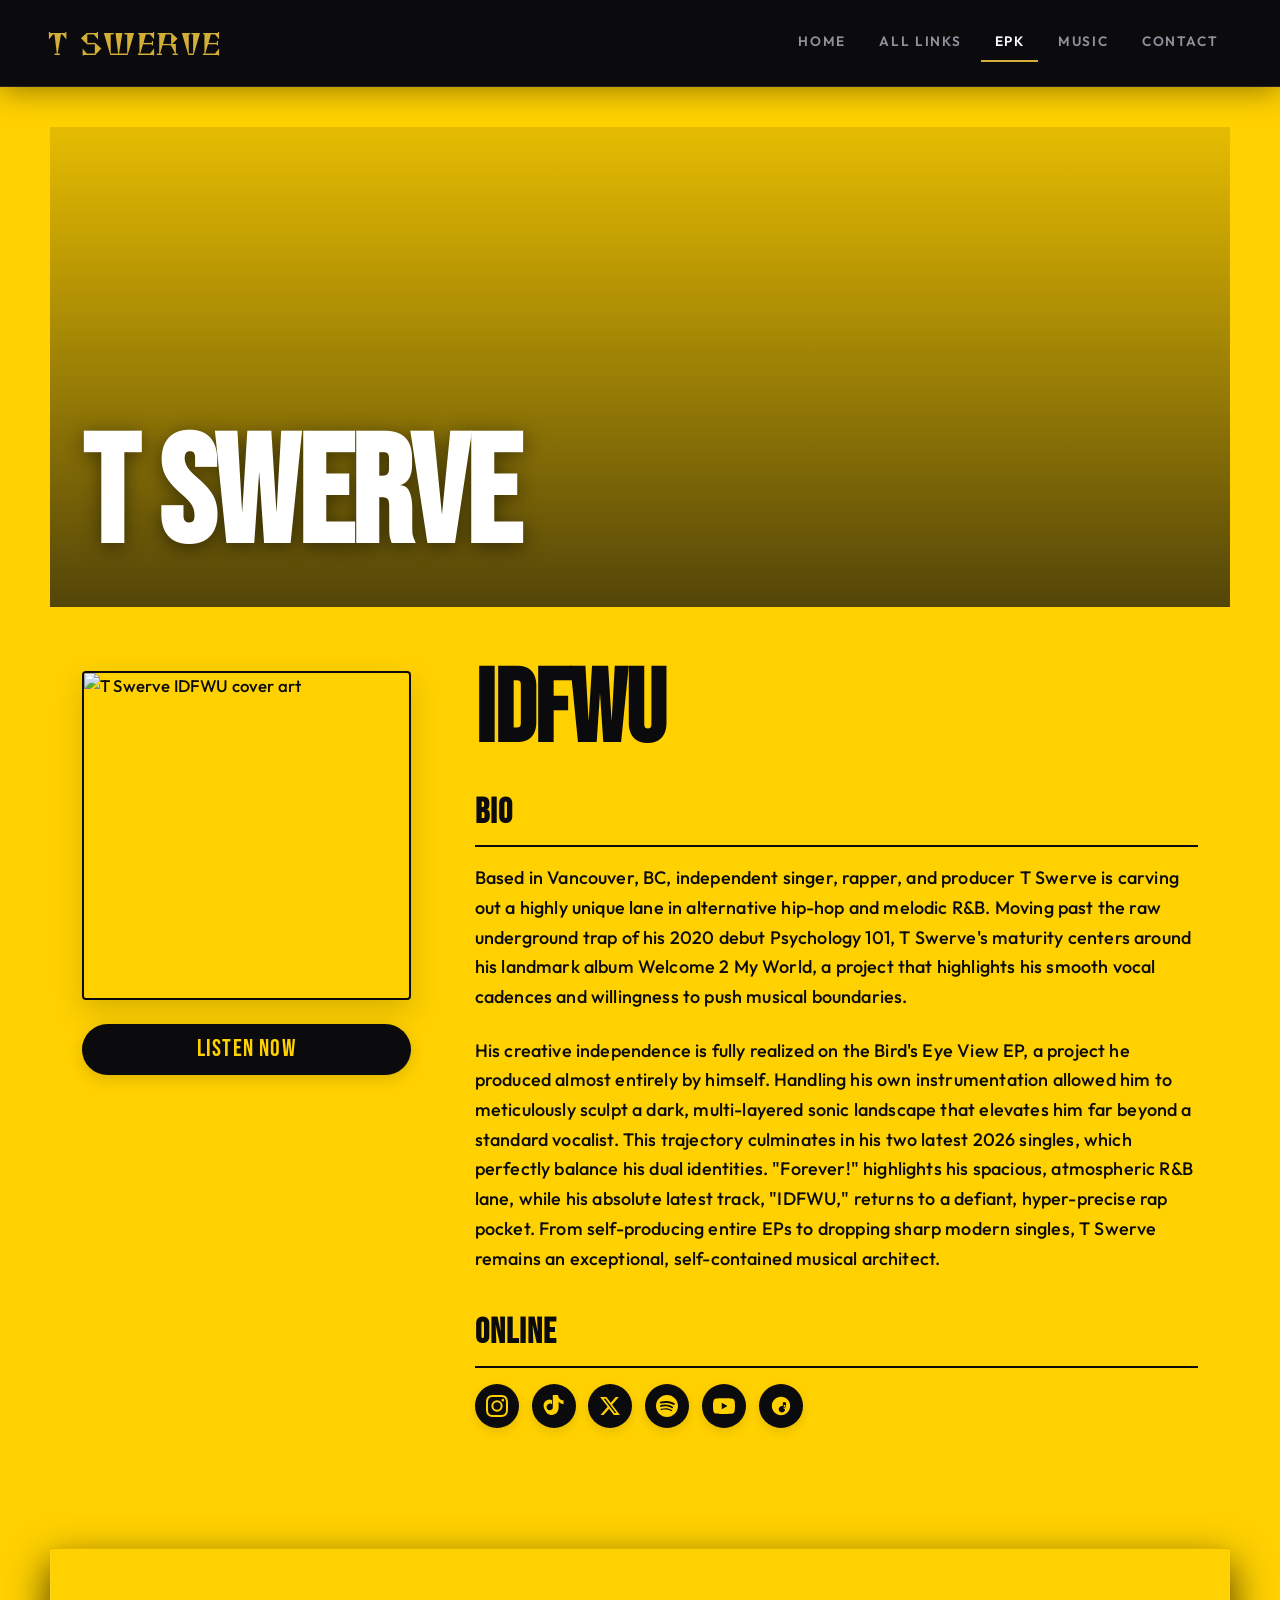
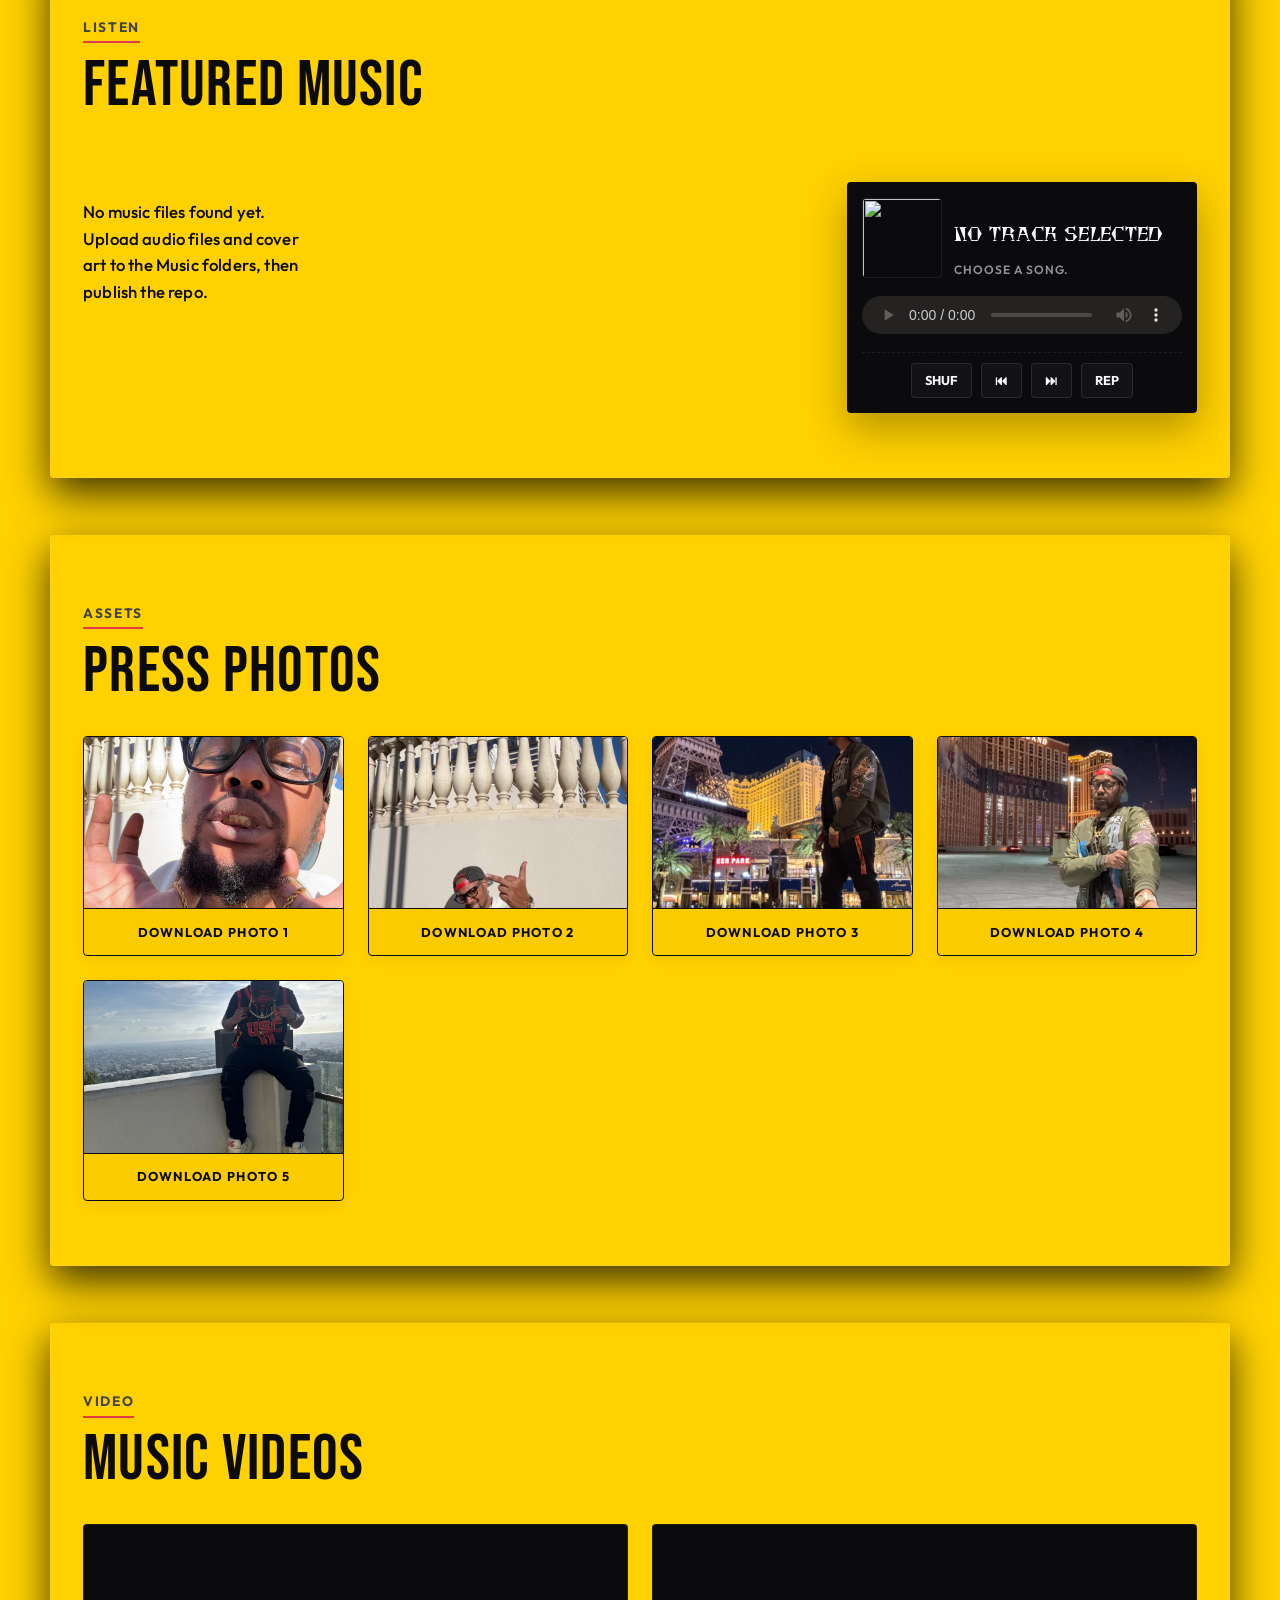
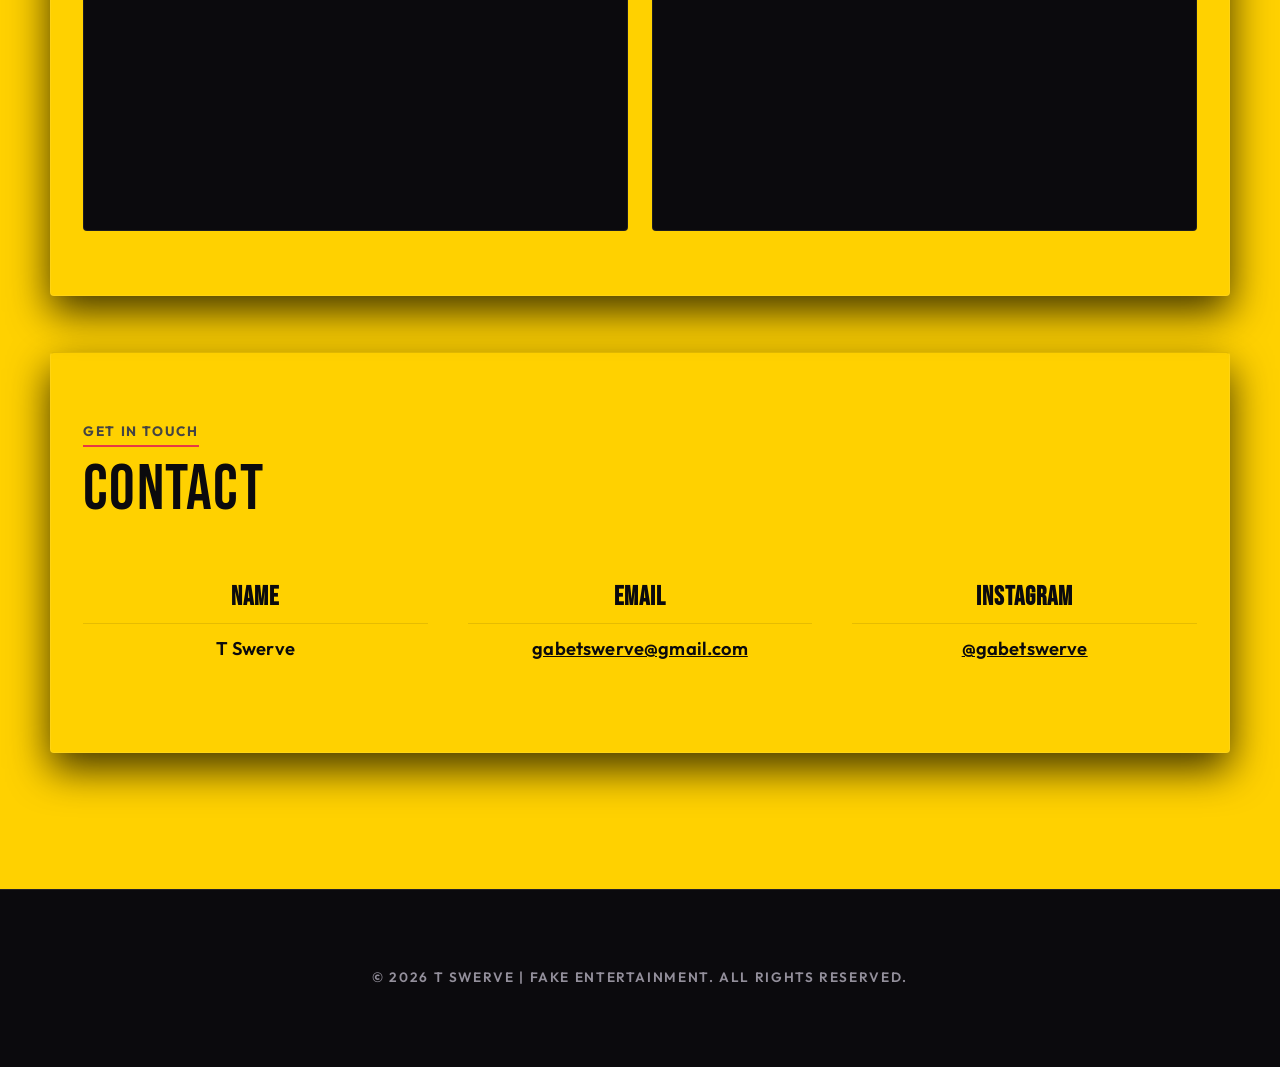
==== epk.html @ 02c64ec5 "Remove portfolio section and page from the website" ====
<!DOCTYPE html>
<html lang="en">

<head>
    <meta charset="UTF-8">
    <meta name="viewport" content="width=device-width, initial-scale=1.0">
    <title>T Swerve | EPK</title>
    <meta name="description"
        content="Electronic press kit for T Swerve including biography, music, photos, videos, and contact information.">
    <link rel="stylesheet" href="style.css">
</head>

<body class="epk-page">
    <header class="site-header">
        <a class="brand" href="index.html" aria-label="T Swerve home">T Swerve</a>
        <nav class="site-nav" aria-label="Primary navigation">
            <a href="index.html#top">Home</a>
            <a href="link.html">All Links</a>
            <a href="epk.html" aria-current="page">EPK</a>
            <a href="index.html#music">Music</a>
            <a href="index.html#contact">Contact</a>
        </nav>
    </header>

    <main>
        <!-- Hero Banner Header -->
        <div class="epk-hero-banner">
            <h1 class="epk-hero-title">T Swerve</h1>
        </div>

        <!-- Bio & Socials Split Section -->
        <section class="epk-bio-section">
            <div class="epk-bio-left">
                <img src="assets/latest-drop.jpg" alt="T Swerve IDFWU cover art" class="epk-bio-cover">
                <a href="#music-section" class="epk-listen-btn">LISTEN NOW</a>
            </div>
            <div class="epk-bio-right">
                <h2 class="epk-release-title">IDFWU</h2>

                <h3>BIO</h3>
                <p class="epk-bio-text">Based in Vancouver, BC, independent singer, rapper, and producer T Swerve is
                    carving out a highly unique lane in alternative hip-hop and melodic R&B. Moving past the raw
                    underground trap of his 2020 debut Psychology 101, T Swerve's maturity centers around his landmark
                    album Welcome 2 My World, a project that highlights his smooth vocal cadences and willingness to
                    push musical boundaries.</p>
                <p class="epk-bio-text">His creative independence is fully realized on the Bird's Eye View EP, a project
                    he produced almost entirely by himself. Handling his own instrumentation allowed him to meticulously
                    sculpt a dark, multi-layered sonic landscape that elevates him far beyond a standard vocalist. This
                    trajectory culminates in his two latest 2026 singles, which perfectly balance his dual identities.
                    "Forever!" highlights his spacious, atmospheric R&B lane, while his absolute latest track, "IDFWU,"
                    returns to a defiant, hyper-precise rap pocket. From self-producing entire EPs to dropping sharp
                    modern singles, T Swerve remains an exceptional, self-contained musical architect.</p>

                <h3>ONLINE</h3>
                <div class="epk-social-links">
                    <!-- Instagram -->
                    <a href="https://www.instagram.com/gabetswerve?igsh=MTN4anplaGdxeHgwZg%3D%3D&amp;utm_source=qr"
                        target="_blank" rel="noopener noreferrer" title="Instagram">
                        <svg viewBox="0 0 24 24">
                            <path
                                d="M12 2.163c3.204 0 3.584.012 4.85.07 3.252.148 4.771 1.691 4.919 4.919.058 1.265.069 1.645.069 4.849 0 3.205-.012 3.584-.069 4.849-.149 3.225-1.664 4.771-4.919 4.919-1.266.058-1.644.07-4.85.07-3.204 0-3.584-.012-4.849-.07-3.26-.149-4.771-1.699-4.919-4.92-.058-1.265-.07-1.644-.07-4.849 0-3.204.013-3.583.07-4.849.149-3.227 1.664-4.771 4.919-4.919 1.266-.057 1.645-.069 4.849-.069zM12 0C8.741 0 8.333.014 7.053.072 2.695.272.273 2.69.073 7.051.014 8.333 0 8.741 0 12c0 3.259.014 3.668.072 4.948.2 4.358 2.618 6.78 6.98 6.98 1.281.058 1.689.072 4.948.072 3.259 0 3.668-.014 4.948-.072 4.354-.2 6.782-2.618 6.979-6.98.059-1.28.073-1.689.073-4.948 0-3.259-.014-3.667-.072-4.947-.196-4.354-2.617-6.78-6.979-6.98C15.668.014 15.259 0 12 0zm0 5.838a6.162 6.162 0 1 0 0 12.324 6.162 6.162 0 0 0 0-12.324zM12 16a4 4 0 1 1 0-8 4 4 0 0 1 0 8zm6.406-11.845a1.44 1.44 0 1 0 0 2.881 1.44 1.44 0 0 0 0-2.881z" />
                        </svg>
                    </a>
                    <!-- TikTok -->
                    <a href="https://tiktok.com/@t_swerve" target="_blank" rel="noopener noreferrer" title="TikTok">
                        <svg viewBox="0 0 24 24">
                            <path
                                d="M12.525.02c1.31-.02 2.61-.01 3.91-.02.08 1.53.63 3.09 1.75 4.17 1.12 1.11 2.7 1.62 4.24 1.79v4.03c-1.44-.06-2.89-.54-4.06-1.47-.52-.41-.97-.9-1.33-1.47v6.5c.03 2.1-.6 4.29-2.04 5.85-1.57 1.76-4.04 2.65-6.38 2.33-2.6-.28-4.97-1.92-5.92-4.39C-1.07 11.88.58 6.09 5.83 5.1c1.35-.27 2.79-.04 4.01.62v4.25c-.89-.57-1.97-.75-3.01-.51-1.39.29-2.52 1.43-2.82 2.82-.44 1.83.69 3.82 2.53 4.24 1.44.35 3.09-.2 3.82-1.5.24-.43.33-.92.33-1.42V0h1.85z" />
                        </svg>
                    </a>
                    <!-- Twitter/X -->
                    <a href="https://twitter.com/gabetswerve" target="_blank" rel="noopener noreferrer"
                        title="Twitter / X">
                        <svg viewBox="0 0 24 24">
                            <path
                                d="M18.244 2.25h3.308l-7.227 8.26 8.502 11.24H16.17l-5.214-6.817L4.99 21.75H1.68l7.73-8.835L1.254 2.25H8.08l4.713 6.231zm-1.161 17.52h1.833L7.084 4.126H5.117z" />
                        </svg>
                    </a>
                    <!-- Spotify -->
                    <a href="https://open.spotify.com/artist/6LVA6x8KgmIedFN82YoEbX" target="_blank"
                        rel="noopener noreferrer" title="Spotify">
                        <svg viewBox="0 0 24 24">
                            <path
                                d="M12 0C5.4 0 0 5.4 0 12s5.4 12 12 12 12-5.4 12-12S18.66 0 12 0zm5.521 17.34c-.24.359-.66.48-1.021.24-2.82-1.74-6.36-2.13-10.561-1.17-.419.09-.84-.18-.93-.6-.09-.419.18-.84.6-.93 4.62-1.05 8.52-.6 11.7 1.35.36.18.48.6.24.96zm1.14-3.27c-.3.45-.9.6-1.35.3-3.21-1.98-8.1-2.58-11.879-1.44-.51.15-1.05-.15-1.2-.66-.15-.51.15-1.05.66-1.2 4.32-1.32 9.72-.66 13.439 1.62.45.3.6.9.3 1.38zm.12-3.36C15.24 8.4 9.06 8.16 5.52 9.24c-.54.18-1.14-.12-1.32-.66-.18-.54.12-1.14.66-1.32 4.08-1.2 10.92-.96 15.3 1.62.48.3.66.9.36 1.38-.3.48-.9.66-1.38.36z" />
                        </svg>
                    </a>
                    <!-- YouTube -->
                    <a href="https://youtube.com/@T_Swerve" target="_blank" rel="noopener noreferrer" title="YouTube">
                        <svg viewBox="0 0 24 24">
                            <path
                                d="M23.498 6.163a3.003 3.003 0 0 0-2.11-2.11C19.517 3.545 12 3.545 12 3.545s-7.516 0-9.387.507A3.003 3.003 0 0 0 .502 6.163C0 8.07 0 12.07 0 12.07s0 4.01.502 5.918a3.003 3.003 0 0 0 2.11 2.11c1.871.507 9.387.507 9.387.507s7.517 0 9.387-.507a3.003 3.003 0 0 0 2.11-2.11C24 16.08 24 12.07 24 12.07s0-4-.502-5.907zM9.545 15.568V8.568L15.818 12l-6.273 3.568z" />
                        </svg>
                    </a>
                    <!-- Apple Music -->
                    <a href="https://music.apple.com/ca/artist/t-swerve/1489665143" target="_blank"
                        rel="noopener noreferrer" title="Apple Music">
                        <svg viewBox="0 0 24 24">
                            <path
                                d="M12 2C6.477 2 2 6.477 2 12c0 5.522 4.477 10 10 10s10-4.478 10-10c0-5.523-4.477-10-10-10zm4.5 13.5c0 1.93-1.57 3.5-3.5 3.5s-3.5-1.57-3.5-3.5 1.57-3.5 3.5-3.5c.34 0 .67.05.98.15V8.5c0-.28.22-.5.5-.5h2.5c.28 0 .5.22.5.5v2c0 .28-.22.5-.5.5H15v3.15c.9-.55 1.5-1.52 1.5-2.65 0-.28.22-.5.5-.5s.5.22.5.5c0 1.93-1.57 3.5-3.5 3.5z" />
                        </svg>
                    </a>
                </div>
            </div>
        </section>

        <!-- Music Player Section -->
        <section class="section-band" id="music-section">
            <div class="section-heading">
                <p class="eyebrow">Listen</p>
                <h2>Featured Music</h2>
            </div>
            <div class="tabs" id="music-tabs" role="tablist" aria-label="Music categories"></div>
            <div class="music-layout">
                <div class="release-grid" id="music-library" data-limit="6" aria-live="polite"></div>
                <aside class="player-dock" aria-label="Music player">
                    <div class="player-track-info">
                        <img id="player-art" src="" alt="" hidden>
                        <div class="player-text-details">
                            <p class="panel-label">Selected track</p>
                            <h3 id="player-title">No track selected</h3>
                            <p class="muted" id="player-meta">Choose a song.</p>
                        </div>
                    </div>
                    <audio id="main-audio" controls controlsList="nodownload" oncontextmenu="return false;"
                        preload="metadata"></audio>
                    <div class="player-controls">
                        <button id="player-shuffle" class="control-btn" title="Shuffle (Off)"
                            type="button">SHUF</button>
                        <button id="player-prev" class="control-btn" title="Previous Track" type="button">⏮</button>
                        <button id="player-next" class="control-btn" title="Next Track" type="button">⏭</button>
                        <button id="player-repeat" class="control-btn" title="Repeat (Off)" type="button">REP</button>
                    </div>
                </aside>
            </div>
        </section>

        <!-- Press Photos Section -->
        <section class="section-band">
            <div class="section-heading">
                <p class="eyebrow">Assets</p>
                <h2>Press Photos</h2>
            </div>
            <div class="epk-photos-grid">
                <figure>
                    <img src="assets/press-photo-1.jpg" alt="T Swerve close up with red cap and glasses">
                    <figcaption><a href="assets/press-photo-1.jpg" download="tswerve-press-1.jpg">Download Photo 1</a></figcaption>
                </figure>
                <figure>
                    <img src="assets/press-photo-2.jpg" alt="T Swerve standing in front of wall with red cap and glasses">
                    <figcaption><a href="assets/press-photo-2.jpg" download="tswerve-press-2.jpg">Download Photo 2</a></figcaption>
                </figure>
                <figure>
                    <img src="assets/press-photo-3.jpg" alt="T Swerve looking at Eiffel Tower at night">
                    <figcaption><a href="assets/press-photo-3.jpg" download="tswerve-press-3.jpg">Download Photo 3</a></figcaption>
                </figure>
                <figure>
                    <img src="assets/press-photo-4.jpg" alt="T Swerve standing in front of billboard at night">
                    <figcaption><a href="assets/press-photo-4.jpg" download="tswerve-press-4.jpg">Download Photo 4</a></figcaption>
                </figure>
                <figure>
                    <img src="assets/press-photo-5.jpg" alt="T Swerve sitting on balcony overlooking city skyline">
                    <figcaption><a href="assets/press-photo-5.jpg" download="tswerve-press-5.jpg">Download Photo 5</a></figcaption>
                </figure>
            </div>
        </section>

        <!-- Video Section -->
        <section class="section-band">
            <div class="section-heading">
                <p class="eyebrow">Video</p>
                <h2>Music Videos</h2>
            </div>
            <div class="epk-video-grid">
                <div class="embed-shell">
                    <iframe width="560" height="315" src="https://www.youtube.com/embed/HooHysJyaPg?si=09KjjHG3vNFsz-TX" title="YouTube video player" frameborder="0" allow="accelerometer; autoplay; clipboard-write; encrypted-media; gyroscope; picture-in-picture; web-share" referrerpolicy="strict-origin-when-cross-origin" allowfullscreen></iframe>
                </div>
                <div class="embed-shell">
                    <iframe width="560" height="315" src="https://www.youtube.com/embed/S8OPI5fMQgk?si=AXQFgZmhs2rY8qdg" title="YouTube video player" frameborder="0" allow="accelerometer; autoplay; clipboard-write; encrypted-media; gyroscope; picture-in-picture; web-share" referrerpolicy="strict-origin-when-cross-origin" allowfullscreen></iframe>
                </div>
            </div>
        </section>

        <!-- Contact Section -->
        <section class="section-band">
            <div class="section-heading">
                <p class="eyebrow">Get in touch</p>
                <h2>Contact</h2>
            </div>
            <div class="epk-contact-grid">
                <div>
                    <strong>Name</strong>
                    <span>T Swerve</span>
                </div>
                <div>
                    <strong>Email</strong>
                    <span><a href="mailto:gabetswerve@gmail.com">gabetswerve@gmail.com</a></span>
                </div>
                <div>
                    <strong>Instagram</strong>
                    <span><a href="https://www.instagram.com/gabetswerve?igsh=MTN4anplaGdxeHgwZg%3D%3D&amp;utm_source=qr"
                            target="_blank" rel="noopener noreferrer">@gabetswerve</a></span>
                </div>
            </div>
        </section>
    </main>

    <footer>
        <p>&copy; <span id="year"></span> T Swerve | FAKE Entertainment. All rights reserved.</p>
    </footer>
    <script src="site.js"></script>
</body>

</html>
---- style.css ----
@import url('https://fonts.googleapis.com/css2?family=Bebas+Neue&family=Outfit:wght@300;400;500;600;700;800;900&family=Inter:wght@300;400;500;700&family=Chokokutai&display=swap');

:root {
    --bg: #0b0a0d;            /* Deep Obsidian Charcoal */
    --surface: rgba(20, 19, 24, 0.8);      /* Slate charcoal card */
    --surface-2: rgba(30, 28, 36, 0.9);    /* Highlight card surface */
    --text: #faf9fb;          /* Warm off-white */
    --muted: #938f9b;         /* Slate silver / muted text */
    --line: rgba(255, 255, 255, 0.08);     /* Thin modern grid border */
    --line-active: rgba(212, 175, 55, 0.35); /* Warm gold active borders */
    
    /* Alternative Hip-Hop / R&B Editorial Palette */
    --cyan: #d4af37;          /* Luxury Gold / Champagne Accent */
    --gold: #f3ebd4;          /* Warm Cream Highlight */
    --rose: #e63946;          /* Sleek Crimson Accent */
    --green: #2a9d8f;         /* Muted Emerald Accent */
    
    --shadow: 0 16px 40px rgba(0, 0, 0, 0.75);
    --shadow-light: 0 8px 25px rgba(0, 0, 0, 0.3);
}

* {
    box-sizing: border-box;
}

html {
    scroll-behavior: smooth;
}

body {
    margin: 0;
    color: var(--text);
    background-color: var(--bg);
    font-family: 'Outfit', 'Inter', sans-serif, 'Segoe UI', Roboto, sans-serif;
    font-weight: 500;
    font-size: 1.05rem;
    line-height: 1.6;
    letter-spacing: 0.01em;
    position: relative;
    overflow-x: hidden;
}

body::before {
    content: "";
    position: fixed;
    top: 0;
    left: 0;
    width: 100%;
    height: 100%;
    background: 
        radial-gradient(circle at 80% 20%, rgba(212, 175, 55, 0.05) 0%, transparent 50vw),
        radial-gradient(circle at 15% 85%, rgba(230, 57, 70, 0.04) 0%, transparent 50vw),
        #0b0a0d;
    background-size: cover;
    background-position: center;
    background-repeat: no-repeat;
    background-attachment: fixed;
    z-index: -2;
}

a {
    color: inherit;
    transition: all 0.25s cubic-bezier(0.25, 0.8, 0.25, 1);
}

img {
    display: block;
    max-width: 100%;
}

/* Scrollbars */
::-webkit-scrollbar {
    width: 6px;
    height: 6px;
}
::-webkit-scrollbar-track {
    background: var(--bg);
}
::-webkit-scrollbar-thumb {
    background: rgba(255, 255, 255, 0.12);
    border-radius: 3px;
    transition: background 0.2s ease;
}
::-webkit-scrollbar-thumb:hover {
    background: var(--cyan);
}

code,
pre {
    color: var(--cyan);
    background: rgba(212, 175, 55, 0.04);
    border: 1px solid rgba(212, 175, 55, 0.15);
    border-radius: 4px;
    font-family: 'Courier New', Courier, monospace;
    font-size: 0.95em;
}

code {
    padding: 0.1rem 0.35rem;
}

pre {
    overflow-x: auto;
    padding: 1rem;
    position: relative;
    border-left: 3px solid var(--cyan);
}

.site-header {
    position: sticky;
    top: 0;
    z-index: 100;
    display: flex;
    align-items: center;
    justify-content: space-between;
    gap: 1rem;
    padding: 1.25rem clamp(1rem, 4vw, 3rem);
    background: rgba(11, 10, 13, 0.88);
    border-bottom: 1px solid var(--line);
    backdrop-filter: blur(16px);
    box-shadow: 0 4px 30px rgba(0, 0, 0, 0.4);
    transition: all 0.3s ease;
}

.brand {
    color: var(--cyan);
    font-family: 'Chokokutai', cursive, sans-serif;
    font-size: 1.8rem;
    font-weight: 400;
    text-transform: uppercase;
    text-decoration: none;
    letter-spacing: 0.05em;
    transition: opacity 0.25s ease;
}

.brand:hover {
    opacity: 0.85;
}

.site-nav {
    display: flex;
    flex-wrap: wrap;
    justify-content: flex-end;
    gap: 0.4rem;
}

.site-nav a {
    min-height: 2.2rem;
    display: inline-flex;
    align-items: center;
    padding: 0.45rem 0.85rem;
    color: var(--muted);
    font-family: 'Outfit', sans-serif;
    font-weight: 600;
    font-size: 0.85rem;
    text-transform: uppercase;
    letter-spacing: 0.12em;
    text-decoration: none;
    border-bottom: 2px solid transparent;
    transition: all 0.25s ease;
}

.site-nav a:hover,
.site-nav a[aria-current="page"] {
    color: var(--text);
    border-bottom: 2px solid var(--cyan);
}

main {
    width: min(1180px, calc(100% - 2rem));
    margin: 0 auto;
    padding: 2.5rem 0 5rem;
}

/* Alternative Hip-Hop Editorial Content Bands */
.section-band {
    margin: 3.5rem 0;
    padding: clamp(1.5rem, 4vw, 3rem);
    background: var(--surface);
    border: 1px solid var(--line);
    border-radius: 4px;
    box-shadow: var(--shadow);
    position: relative;
    transition: border-color 0.3s ease;
}

.hero {
    min-height: 65vh;
    display: grid;
    grid-template-columns: minmax(0, 1.3fr) minmax(320px, 0.7fr);
    align-items: center;
    gap: 2.5rem;
}

.section-band.hero:not(.compact) {
    background: 
        linear-gradient(to bottom, rgba(11, 10, 13, 0.1) 0%, rgba(11, 10, 13, 0.5) 60%, rgba(11, 10, 13, 0.98) 100%),
        url('assets/homepage-profile.jpg');
    background-size: cover;
    background-position: center 20%;
    background-repeat: no-repeat;
}

.hero.compact {
    min-height: 30vh;
    align-items: center;
}

.hero h1 {
    margin: 0 0 1rem;
    font-family: 'Chokokutai', cursive, sans-serif;
    font-size: clamp(2.8rem, 7vw, 5.5rem);
    line-height: 1.1;
    font-weight: 400;
    text-transform: uppercase;
    background: linear-gradient(135deg, var(--text) 50%, var(--cyan) 100%);
    -webkit-background-clip: text;
    -webkit-text-fill-color: transparent;
    letter-spacing: 0.02em;
}

.hero.compact h1 {
    font-size: clamp(2.2rem, 6vw, 4rem);
}

.lead {
    max-width: 64ch;
    color: var(--muted);
    font-size: clamp(1.05rem, 2vw, 1.25rem);
    font-family: 'Outfit', sans-serif;
    font-weight: 400;
    line-height: 1.6;
}

.eyebrow {
    margin: 0 0 0.65rem;
    color: var(--rose);
    font-family: 'Outfit', sans-serif;
    font-weight: 700;
    font-size: 0.8rem;
    text-transform: uppercase;
    letter-spacing: 0.15em;
    display: inline-block;
    border-bottom: 2px solid var(--rose);
    padding-bottom: 0.2rem;
}

.panel-label {
    margin: 0 0 0.65rem;
    color: var(--cyan);
    font-family: 'Outfit', sans-serif;
    font-weight: 700;
    font-size: 0.8rem;
    text-transform: uppercase;
    letter-spacing: 0.15em;
}

.hero-actions,
.tabs,
.list-stack {
    display: flex;
    flex-wrap: wrap;
    gap: 0.75rem;
}

.link-grid {
    display: grid;
    grid-template-columns: repeat(auto-fit, minmax(220px, 1fr));
    gap: 1rem;
}

/* Premium Minimalist Buttons */
.button,
button.button,
.link-tile,
.list-stack a {
    min-height: 3rem;
    display: inline-flex;
    align-items: center;
    justify-content: center;
    padding: 0.75rem 1.75rem;
    color: var(--text);
    background: transparent;
    border: 1px solid var(--line);
    border-radius: 4px;
    text-transform: uppercase;
    font-family: 'Outfit', sans-serif;
    font-weight: 600;
    font-size: 0.85rem;
    letter-spacing: 0.15em;
    text-align: center;
    text-decoration: none;
    cursor: pointer;
    transition: all 0.25s cubic-bezier(0.25, 0.8, 0.25, 1);
    position: relative;
}

.button:hover,
button.button:hover,
.link-tile:hover,
.list-stack a:hover {
    color: #0c0b0f;
    background: var(--text);
    border-color: var(--text);
    transform: translateY(-2px);
    box-shadow: var(--shadow-light);
}

.button.primary,
button.button.primary,
.tabs button.active {
    color: #0b0a0d;
    background: var(--cyan);
    border-color: var(--cyan);
    font-weight: 700;
    box-shadow: 0 4px 15px rgba(212, 175, 55, 0.25);
}

.button.primary:hover,
button.button.primary:hover,
.tabs button.active:hover {
    background: var(--text);
    border-color: var(--text);
    color: #0b0a0d;
    box-shadow: 0 4px 20px rgba(255, 255, 255, 0.3);
}

.hero-panel,
.player-dock,
.contact-card,
.qr-card,
.project-card,
.release-card,
.stat-grid div {
    background: rgba(20, 19, 24, 0.65);
    border: 1px solid var(--line);
    border-radius: 4px;
    box-shadow: var(--shadow-light);
    transition: all 0.3s cubic-bezier(0.25, 0.8, 0.25, 1);
    position: relative;
}

/* Hover effects */
.release-card:hover,
.project-card:hover,
.qr-card:hover {
    border-color: var(--cyan);
    box-shadow: 0 12px 30px rgba(212, 175, 55, 0.06);
    transform: translateY(-4px);
}

.hero-panel {
    padding: 1.5rem;
    border-top: 3px solid var(--cyan);
}

.hero-panel audio,
.player-dock audio,
.release-card audio {
    width: 100%;
    margin-top: 0.5rem;
}

/* Styled native audio controls */
audio {
    filter: invert(0.9) hue-rotate(15deg) saturate(1.2);
    border-radius: 4px;
    height: 38px;
}

.section-heading {
    max-width: 760px;
    margin-bottom: 2rem;
}

.section-heading h2,
.project-card h2,
.hero-panel h2 {
    margin: 0 0 0.5rem;
    font-family: 'Chokokutai', cursive, sans-serif;
    font-size: clamp(1.6rem, 3.5vw, 2.4rem);
    line-height: 1.2;
    font-weight: 400;
    text-transform: uppercase;
    color: var(--text);
    letter-spacing: 0.02em;
}

.section-heading p {
    font-size: 1.1rem;
    font-weight: 400;
    color: var(--muted);
}

.music-layout {
    display: grid;
    grid-template-columns: minmax(0, 1fr) minmax(290px, 350px);
    gap: 1.75rem;
    align-items: start;
}

.release-grid,
.portfolio-grid,
.media-grid,
.contact-grid,
.stat-grid {
    display: grid;
    grid-template-columns: repeat(auto-fill, minmax(220px, 1fr));
    gap: 1.25rem;
}

.project-card {
    overflow: hidden;
    max-width: 320px;
    width: 100%;
}

.release-card {
    display: flex;
    flex-direction: column;
    align-items: center;
    justify-content: center;
    width: 220px;
    height: 220px;
    aspect-ratio: 1;
    border: 1px solid var(--line);
    border-radius: 4px;
    background: rgba(20, 19, 24, 0.65);
    padding: 0.6rem;
    box-sizing: border-box;
    overflow: hidden;
}

.project-card img,
.media-grid img,
.qr-card img,
#player-art {
    width: 100%;
    aspect-ratio: 1;
    object-fit: cover;
    background: #0b0a0d;
    border-bottom: 1px solid var(--line);
    transition: transform 0.4s ease;
}

.release-card img {
    width: 100px;
    height: 100px;
    min-height: 100px;
    min-width: 100px;
    aspect-ratio: 1;
    object-fit: contain;
    background: #0b0a0d;
    border: 1px solid var(--line);
    border-radius: 4px;
    margin-bottom: 0.4rem;
}

.project-card:hover img {
    transform: scale(1.03);
}

.project-card {
    padding: 1.25rem;
}

.release-card .card-body {
    width: 100%;
    padding: 0;
    display: flex;
    flex-direction: column;
    align-items: center;
}

.release-card .card-body h3 {
    order: 2;
    font-family: 'Chokokutai', cursive, sans-serif;
    color: var(--text);
    font-size: 0.9rem;
    margin: 0 0 0.1rem 0;
    text-transform: uppercase;
    letter-spacing: 0.02em;
    text-align: center;
    width: 100%;
    white-space: nowrap;
    overflow: hidden;
    text-overflow: ellipsis;
}

.release-card .card-body .card-meta {
    order: 3;
    color: var(--muted);
    font-family: 'Outfit', sans-serif;
    font-weight: 600;
    font-size: 0.65rem;
    text-transform: uppercase;
    letter-spacing: 0.08em;
    margin: 0;
    text-align: center;
    width: 100%;
    white-space: nowrap;
    overflow: hidden;
    text-overflow: ellipsis;
}

.release-card .card-body .card-actions {
    order: 1;
    display: flex;
    gap: 0.4rem;
    margin-top: 0 !important;
    margin-bottom: 0.3rem;
}

.release-card .button {
    min-height: 2rem;
    padding: 0.2rem 0.6rem;
    font-size: 0.7rem;
    letter-spacing: 0.08em;
}

.project-card h2 {
    margin: 0 0 0.4rem;
    font-family: 'Chokokutai', cursive, sans-serif;
    font-size: 1.2rem;
    font-weight: 400;
    text-transform: uppercase;
    color: var(--text);
    letter-spacing: 0.02em;
}

.card-meta {
    margin: 0 0 1rem;
    color: var(--muted);
    font-family: 'Outfit', sans-serif;
    font-weight: 600;
    font-size: 0.8rem;
    text-transform: uppercase;
    letter-spacing: 0.1em;
}

.player-dock {
    position: sticky;
    top: 5.5rem;
    padding: 0.8rem;
    border: 1px solid var(--cyan);
    background: rgba(18, 17, 22, 0.95);
    box-shadow: 0 15px 40px rgba(0, 0, 0, 0.5);
    border-radius: 4px;
}

.player-track-info {
    display: flex;
    gap: 0.75rem;
    align-items: center;
    margin-bottom: 0.6rem;
}

#player-art {
    width: 80px;
    height: 80px;
    min-width: 80px;
    max-height: 80px;
    aspect-ratio: 1;
    object-fit: cover;
    border: 1px solid var(--line);
    border-radius: 4px;
    margin-bottom: 0;
}

.player-text-details {
    min-width: 0;
    flex: 1;
}

.player-text-details .panel-label {
    margin: 0 0 0.15rem 0;
}

#player-title {
    font-family: 'Chokokutai', cursive, sans-serif;
    color: var(--text);
    font-size: 1.1rem;
    margin: 0 0 0.15rem 0;
    font-weight: 400;
    text-transform: uppercase;
    letter-spacing: 0.02em;
    white-space: nowrap;
    overflow: hidden;
    text-overflow: ellipsis;
}

#player-meta {
    font-family: 'Outfit', sans-serif;
    font-weight: 600;
    font-size: 0.75rem;
    text-transform: uppercase;
    letter-spacing: 0.08em;
    color: var(--muted);
    margin-bottom: 0;
    white-space: nowrap;
    overflow: hidden;
    text-overflow: ellipsis;
}

input,
select,
textarea {
    width: 100%;
    min-height: 3rem;
    padding: 0.8rem 1rem;
    color: var(--text);
    background: rgba(12, 11, 15, 0.9);
    border: 1px solid var(--line);
    border-radius: 4px;
    font-family: 'Outfit', sans-serif;
    font-weight: 500;
    font-size: 1.05rem;
    transition: all 0.25s ease;
}

input:focus,
select:focus,
textarea:focus {
    outline: none;
    border-color: var(--cyan);
    box-shadow: 0 0 15px rgba(212, 175, 55, 0.15);
    background: rgba(212, 175, 55, 0.02);
}

textarea {
    resize: vertical;
}

.embed-shell {
    min-height: 320px;
    display: grid;
    place-items: center;
    padding: 0;
    color: var(--muted);
    background: #0b0a0d;
    border: 1px solid var(--line);
    border-radius: 4px;
    overflow: hidden;
    position: relative;
}

.embed-shell.wide {
    min-height: 420px;
}

.embed-shell iframe {
    width: 100%;
    height: 100%;
    border: 0;
}

.qr-card {
    margin: 0;
    padding: 1.25rem;
    text-align: center;
    border: 1px solid var(--line);
}

.qr-card img {
    border: 1px solid var(--line);
    border-radius: 4px;
}

.qr-card figcaption {
    margin-top: 0.75rem;
    color: var(--cyan);
    font-family: 'Outfit', sans-serif;
    font-weight: 700;
    text-transform: uppercase;
    font-size: 0.8rem;
    letter-spacing: 0.1em;
}

footer {
    padding: 4rem 1rem;
    color: var(--muted);
    font-family: 'Outfit', sans-serif;
    font-weight: 600;
    font-size: 0.85rem;
    text-transform: uppercase;
    letter-spacing: 0.12em;
    text-align: center;
    border-top: 1px solid var(--line);
    background: rgba(11, 10, 13, 0.98);
}

@media (max-width: 820px) {
    .site-header {
        align-items: center;
        flex-direction: column;
        gap: 1rem;
    }

    .site-nav {
        justify-content: center;
        width: 100%;
    }

    .hero,
    .music-layout {
        grid-template-columns: 1fr;
    }

    .player-dock {
        position: static;
        width: 100%;
    }
}

.links-page {
    width: min(760px, calc(100% - 2rem));
}

.all-links-hero {
    min-height: auto;
    text-align: center;
    border-top: 3px solid var(--cyan);
}

.all-links-hero h1 {
    margin: 0 0 0.5rem;
    font-family: 'Chokokutai', cursive, sans-serif;
    font-size: clamp(2.8rem, 10vw, 5rem);
    line-height: 1.1;
    font-weight: 400;
    text-transform: uppercase;
    background: linear-gradient(135deg, var(--text) 30%, var(--cyan) 100%);
    -webkit-background-clip: text;
    -webkit-text-fill-color: transparent;
    letter-spacing: 0.02em;
}

.all-links-hero .lead {
    margin-left: auto;
    margin-right: auto;
}

.profile-avatar {
    width: min(160px, 42vw);
    aspect-ratio: 1;
    margin: 0 auto 1.5rem;
    border: 3px solid var(--cyan);
    border-radius: 50%;
    object-fit: cover;
    box-shadow: 0 0 25px rgba(212, 175, 55, 0.2);
    transform: translateZ(0);
    backface-visibility: hidden;
}

.quick-socials,
.link-stack,
.social-grid {
    display: grid;
    gap: 0.75rem;
}

.quick-socials {
    grid-template-columns: repeat(auto-fit, minmax(120px, 1fr));
    margin-top: 1.5rem;
}

.quick-socials a,
.social-grid a {
    padding: 0.85rem 1rem;
    color: var(--text);
    background: rgba(255, 255, 255, 0.02);
    border: 1px solid var(--line);
    border-radius: 4px;
    text-transform: uppercase;
    font-family: 'Outfit', sans-serif;
    font-weight: 600;
    font-size: 0.85rem;
    letter-spacing: 0.1em;
    text-decoration: none;
    transition: all 0.2s ease;
}

.quick-socials a:hover,
.social-grid a:hover {
    color: #0b0a0d;
    background: var(--text);
    border-color: var(--text);
    box-shadow: var(--shadow-light);
}

.mega-link {
    display: grid;
    gap: 0.15rem;
    padding: 1.25rem 1.75rem;
    color: var(--text);
    background: rgba(20, 19, 24, 0.85);
    border: 1px solid var(--line);
    border-left-width: 6px;
    border-radius: 4px;
    text-decoration: none;
    transition: all 0.25s ease;
}

.mega-link span {
    font-family: 'Chokokutai', cursive, sans-serif;
    font-size: 1.3rem;
    font-weight: 400;
    text-transform: uppercase;
    letter-spacing: 0.02em;
}

.mega-link small,
.social-grid span {
    color: var(--muted);
    font-family: 'Outfit', sans-serif;
    font-weight: 400;
}

.accent-cyan { border-left-color: var(--cyan); }
.accent-gold { border-left-color: var(--gold); }
.accent-rose { border-left-color: var(--rose); }
.accent-green { border-left-color: var(--green); }

.mega-link:hover {
    border-color: var(--cyan);
    box-shadow: 0 4px 20px rgba(212, 175, 55, 0.08);
}

.accent-cyan:hover { border-left-color: var(--cyan); }
.accent-gold:hover { border-left-color: var(--gold); box-shadow: 0 4px 20px rgba(243, 235, 212, 0.08); }
.accent-rose:hover { border-left-color: var(--rose); box-shadow: 0 4px 20px rgba(230, 57, 70, 0.08); }
.accent-green:hover { border-left-color: var(--green); box-shadow: 0 4px 20px rgba(42, 157, 143, 0.08); }

.compact-links {
    grid-template-columns: repeat(auto-fit, minmax(160px, 1fr));
}

.link-tile {
    width: 100%;
}

.featured-link {
    border-color: var(--cyan);
    background: rgba(212, 175, 55, 0.04);
}

.social-grid {
    grid-template-columns: repeat(auto-fit, minmax(180px, 1fr));
}

.social-grid strong,
.social-grid span {
    display: block;
}

.social-grid strong {
    font-family: 'Chokokutai', cursive, sans-serif;
    font-size: 1.1rem;
    font-weight: 400;
    color: var(--cyan);
    text-transform: uppercase;
    letter-spacing: 0.02em;
}

:focus-visible {
    outline: 2px solid var(--cyan);
    outline-offset: 3px;
}

.contact-card {
    min-height: 8rem;
    display: flex;
    align-items: center;
    justify-content: center;
    padding: 1.5rem;
    text-align: center;
    text-decoration: none;
    overflow-wrap: anywhere;
    font-family: 'Chokokutai', cursive, sans-serif;
    color: var(--cyan);
    font-size: 1.25rem;
    border: 1px solid var(--cyan);
    text-transform: uppercase;
    letter-spacing: 0.02em;
    transition: all 0.3s ease;
}

.contact-card:hover {
    background: var(--cyan);
    color: #0b0a0d;
    box-shadow: 0 4px 15px rgba(212, 175, 55, 0.25);
}

@media (max-width: 560px) {
    main,
    .links-page {
        width: min(100% - 1rem, 1180px);
        padding-top: 1rem;
    }

    .section-band {
        padding: 1.25rem;
    }

    .site-nav a {
        padding-inline: 0.62rem;
        font-size: 0.82rem;
    }

    .link-grid,
    .compact-links,
    .quick-socials,
    .social-grid {
        grid-template-columns: 1fr;
    }

    .hero h1,
    .all-links-hero h1 {
        font-size: clamp(2.5rem, 12vw, 4rem);
    }
}

/* Music player compact folders */
#music-tabs {
    overflow-x: auto;
    flex-wrap: nowrap;
    padding-bottom: 0.5rem;
    margin-bottom: 1.5rem;
}

#music-tabs .button {
    flex: 0 0 auto;
}

.music-search-container {
    margin-bottom: 1.5rem;
    max-width: 480px;
    width: 100%;
}

.music-search-container input {
    font-family: 'Outfit', sans-serif;
    font-size: 0.95rem;
    border-color: var(--line);
    background: rgba(12, 11, 15, 0.85);
}

.music-search-container input:focus {
    border-color: var(--cyan);
    box-shadow: 0 0 15px rgba(212, 175, 55, 0.15);
    background: rgba(212, 175, 55, 0.02);
}

#music-library {
    max-height: min(72vh, 720px);
    overflow-y: auto;
    padding-right: 0.35rem;
    align-content: start;
}

.music-folder {
    grid-column: 1 / -1;
    overflow: hidden;
    background: rgba(20, 19, 24, 0.55);
    border: 1px solid var(--line);
    border-radius: 4px;
    margin-bottom: 1rem;
    transition: all 0.25s ease;
}

.music-folder:hover {
    border-color: rgba(212, 175, 55, 0.25);
}

.music-folder summary {
    min-height: 8.5rem;
    display: grid;
    grid-template-columns: 7.5rem minmax(0, 1fr) auto;
    align-items: center;
    gap: 1.5rem;
    padding: 0.85rem;
    cursor: pointer;
    list-style: none;
    border-bottom: 1px solid rgba(255, 255, 255, 0.04);
}

.music-folder summary::-webkit-details-marker {
    display: none;
}

.music-folder summary img,
.folder-art {
    width: 7.5rem;
    aspect-ratio: 1;
    border-radius: 4px;
    object-fit: cover;
    background: linear-gradient(145deg, rgba(212, 175, 55, 0.15) 0%, rgba(230, 57, 70, 0.1) 100%);
    border: 1px solid var(--line);
    transition: border-color 0.25s ease;
}

.folder-copy {
    min-width: 0;
}

.folder-copy strong {
    font-family: 'Chokokutai', cursive, sans-serif;
    font-size: 1.35rem;
    color: var(--text);
    display: block;
    font-weight: 400;
    text-transform: uppercase;
    letter-spacing: 0.02em;
}

.folder-copy small {
    font-family: 'Outfit', sans-serif;
    font-weight: 600;
    font-size: 0.8rem;
    text-transform: uppercase;
    letter-spacing: 0.1em;
    color: var(--muted);
    display: block;
    margin-top: 0.25rem;
}

.folder-actions {
    display: flex;
    align-items: center;
    gap: 1rem;
}

.folder-toggle {
    font-family: 'Outfit', sans-serif;
    font-weight: 700;
    font-size: 0.8rem;
    text-transform: uppercase;
    letter-spacing: 0.1em;
    color: var(--cyan);
}

.music-folder[open] .folder-toggle {
    font-size: 0;
}

.music-folder[open] .folder-toggle::before {
    content: "Close";
    font-size: 0.8rem;
}

.folder-tracks {
    display: grid;
    gap: 0.55rem;
    max-height: 22rem;
    overflow-y: auto;
    padding: 1rem;
    background: rgba(0, 0, 0, 0.2);
}

.folder-track-row {
    display: grid;
    grid-template-columns: minmax(0, 1fr) auto;
    align-items: center;
    gap: 1rem;
    padding: 0.75rem 1rem;
    background: rgba(25, 24, 30, 0.5);
    border: 1px solid var(--line);
    border-radius: 4px;
}

.folder-track-row strong {
    font-family: 'Outfit', sans-serif;
    font-size: 1.1rem;
    font-weight: 600;
    display: block;
}

.folder-track-row small {
    font-family: 'Outfit', sans-serif;
    font-weight: 500;
    font-size: 0.8rem;
    color: var(--muted);
    display: block;
}

.folder-track-row .button {
    min-height: 2.25rem;
    padding: 0.3rem 1rem;
    font-size: 0.8rem;
}

.stat-grid div {
    padding: 1.25rem;
    text-align: center;
    display: flex;
    flex-direction: column;
    gap: 0.35rem;
}

.stat-grid div strong {
    font-family: 'Outfit', sans-serif;
    font-weight: 700;
    font-size: 0.8rem;
    color: var(--cyan);
    text-transform: uppercase;
    letter-spacing: 0.1em;
}

.stat-grid div span {
    font-family: 'Outfit', sans-serif;
    font-weight: 600;
    font-size: 1.1rem;
}

@media (max-width: 560px) {
    #music-library {
        max-height: 60vh;
        padding-right: 0;
    }

    .music-folder summary {
        grid-template-columns: 5.5rem minmax(0, 1fr);
        gap: 1rem;
    }

    .music-folder summary img,
    .folder-art {
        width: 5.5rem;
    }

    .folder-toggle {
        grid-column: 2;
        justify-self: start;
        margin-top: 0.25rem;
    }

    .folder-track-row {
        grid-template-columns: 1fr;
    }
}

/* Info Modal Styles */
.info-modal-overlay {
    position: fixed;
    top: 0;
    left: 0;
    width: 100vw;
    height: 100vh;
    background: rgba(11, 10, 13, 0.85);
    backdrop-filter: blur(12px);
    z-index: 1000;
    display: grid;
    place-items: center;
    padding: 1rem;
    transition: opacity 0.25s ease;
}

.info-modal-overlay[hidden] {
    display: none;
}

.info-modal {
    background: #131217;
    border: 1px solid var(--line-active);
    box-shadow: var(--shadow);
    width: min(580px, 100%);
    max-height: 85vh;
    overflow-y: auto;
    position: relative;
    padding: 2.5rem;
    border-radius: 4px;
}

.info-modal-close {
    position: absolute;
    top: 0.75rem;
    right: 0.75rem;
    background: transparent;
    border: 1px solid var(--line);
    color: var(--muted);
    font-family: 'Outfit', sans-serif;
    font-weight: 700;
    font-size: 1.25rem;
    cursor: pointer;
    width: 2.2rem;
    height: 2.2rem;
    display: grid;
    place-items: center;
    transition: all 0.2s ease;
    border-radius: 4px;
}

.info-modal-close:hover {
    background: rgba(255, 255, 255, 0.05);
    color: var(--text);
    border-color: var(--text);
}

#modal-project-title {
    font-family: 'Chokokutai', cursive, sans-serif;
    color: var(--text);
    margin: 0 0 0.25rem 0;
    font-size: 1.8rem;
    text-transform: uppercase;
    font-weight: 400;
    letter-spacing: 0.02em;
}

.modal-project-meta {
    font-family: 'Outfit', sans-serif;
    font-weight: 600;
    color: var(--muted);
    font-size: 0.85rem;
    margin: 0 0 1.5rem 0;
    text-transform: uppercase;
    letter-spacing: 0.1em;
}

.modal-description {
    font-family: 'Outfit', sans-serif;
    font-weight: 400;
    font-size: 1.1rem;
    line-height: 1.6;
    margin-bottom: 1.5rem;
    border-left: 3px solid var(--cyan);
    padding-left: 1rem;
    color: var(--text);
}

.modal-specs {
    display: grid;
    gap: 0.65rem;
    margin-bottom: 1.5rem;
    font-family: 'Outfit', sans-serif;
    font-size: 1.05rem;
}

.modal-specs div {
    display: flex;
    gap: 0.5rem;
    border-bottom: 1px dashed var(--line);
    padding-bottom: 0.45rem;
}

.modal-specs strong {
    font-family: 'Outfit', sans-serif;
    font-weight: 700;
    color: var(--cyan);
    text-transform: uppercase;
    font-size: 0.8rem;
    letter-spacing: 0.1em;
    min-width: 120px;
}

.modal-label-credit {
    font-family: 'Outfit', sans-serif;
    font-weight: 700;
    font-size: 0.8rem;
    color: var(--rose);
    text-transform: uppercase;
    letter-spacing: 0.1em;
    margin-top: 2rem;
    border-top: 1px solid var(--line);
    padding-top: 1rem;
}

.player-controls {
    display: flex;
    justify-content: center;
    align-items: center;
    gap: 0.6rem;
    margin-top: 0.6rem;
    border-top: 1px dashed var(--line);
    padding-top: 0.6rem;
}

.control-btn {
    background: rgba(12, 11, 15, 0.85);
    border: 1px solid var(--line);
    color: var(--muted);
    font-family: 'Outfit', sans-serif;
    font-weight: 700;
    font-size: 0.8rem;
    padding: 0.4rem 0.8rem;
    cursor: pointer;
    transition: all 0.25s ease;
    min-height: 2.2rem;
    display: flex;
    align-items: center;
    justify-content: center;
    border-radius: 4px;
}

.control-btn:hover {
    border-color: var(--text);
    color: var(--text);
}

.control-btn.active {
    color: #0b0a0d;
    border-color: var(--cyan);
    background: var(--cyan);
    box-shadow: 0 4px 12px rgba(212, 175, 55, 0.25);
}

/* Custom Volume Slider styling */
.player-volume-container {
    display: flex;
    align-items: center;
    gap: 0.6rem;
    margin-top: 0.6rem;
    padding-top: 0.2rem;
}

.player-volume-slider {
    flex: 1;
    -webkit-appearance: none;
    appearance: none;
    height: 6px;
    min-height: auto;
    width: auto;
    padding: 0;
    border: none;
    border-radius: 3px;
    background: var(--line);
    outline: none;
    transition: background 0.3s;
    box-shadow: none;
}

.player-volume-slider:focus {
    outline: none;
    border: none;
    box-shadow: none;
}

.player-volume-slider::-webkit-slider-thumb {
    -webkit-appearance: none;
    appearance: none;
    width: 14px;
    height: 14px;
    border-radius: 50%;
    background: var(--cyan);
    cursor: pointer;
    box-shadow: 0 0 5px rgba(0, 255, 255, 0.5);
    border: none;
    transition: transform 0.2s;
}

.player-volume-slider::-webkit-slider-thumb:hover {
    transform: scale(1.25);
}

.player-volume-slider::-moz-range-thumb {
    width: 14px;
    height: 14px;
    border-radius: 50%;
    background: var(--cyan);
    cursor: pointer;
    box-shadow: 0 0 5px rgba(0, 255, 255, 0.5);
    border: none;
    transition: transform 0.2s;
}

.player-volume-slider::-moz-range-thumb:hover {
    transform: scale(1.25);
}

#player-shuffle-all:hover {
    background: var(--cyan) !important;
    color: #0b0a0d !important;
    box-shadow: 0 4px 15px rgba(0, 255, 255, 0.3);
}

/* EPK Page Editorial Theme Override */
.epk-page {
    background-color: #ffd100 !important;
    color: #0b0a0d !important;
}

.epk-page::before {
    display: none !important;
}

.epk-page header.site-header {
    background-color: #0b0a0d !important;
    border-bottom: 1px solid rgba(255, 255, 255, 0.1) !important;
}

.epk-page section.section-band {
    background: transparent !important;
    border-top: 1px solid rgba(11, 10, 13, 0.12) !important;
    color: #0b0a0d !important;
    padding: 4rem 2rem !important;
}

.epk-page .section-heading h2 {
    font-family: 'Bebas Neue', sans-serif !important;
    font-size: clamp(2.5rem, 6vw, 4rem) !important;
    text-transform: uppercase !important;
    color: #0b0a0d !important;
    letter-spacing: 0.02em !important;
    font-weight: normal !important;
    line-height: 1.0 !important;
}

.epk-page .section-heading .eyebrow {
    color: #444444 !important;
    font-family: 'Outfit', sans-serif !important;
    font-weight: 700 !important;
    font-size: 0.85rem !important;
    letter-spacing: 0.12em !important;
}

.epk-page section.section-band p {
    color: #0b0a0d !important;
}

.epk-page .tabs button {
    border: 1px solid #0b0a0d !important;
    background: transparent !important;
    color: #0b0a0d !important;
    font-family: 'Outfit', sans-serif !important;
    font-weight: 700 !important;
    transition: all 0.2s ease !important;
}

.epk-page .tabs button.active,
.epk-page .tabs button:hover {
    background: #0b0a0d !important;
    color: #ffd100 !important;
}

.epk-page .music-folder {
    background: rgba(11, 10, 13, 0.03) !important;
    border: 1px solid #0b0a0d !important;
}

.epk-page .music-folder summary {
    border-bottom: 1px solid rgba(11, 10, 13, 0.08) !important;
}

.epk-page .folder-copy strong {
    color: #0b0a0d !important;
}

.epk-page .folder-copy small {
    color: #444444 !important;
}

.epk-page .folder-toggle {
    color: #0b0a0d !important;
}

.epk-page .folder-tracks {
    background: rgba(11, 10, 13, 0.04) !important;
}

.epk-page .folder-track-row {
    background: rgba(255, 255, 255, 0.8) !important;
    border: 1px solid rgba(11, 10, 13, 0.08) !important;
}

.epk-page .folder-track-row strong {
    color: #0b0a0d !important;
}

.epk-page .folder-track-row small {
    color: #444444 !important;
}

.epk-page .folder-track-row .button.primary,
.epk-page .release-card .button.primary {
    background: #0b0a0d !important;
    color: #ffd100 !important;
    border: 1px solid #0b0a0d !important;
}

.epk-page .folder-track-row .button.primary:hover,
.epk-page .release-card .button.primary:hover {
    background: #25232b !important;
    border-color: #25232b !important;
}

.epk-page .player-dock {
    background: #0b0a0d !important;
    color: #ffd100 !important;
    border: 2px solid #0b0a0d !important;
    box-shadow: 0 16px 40px rgba(0, 0, 0, 0.3) !important;
}

.epk-page .player-dock #player-title {
    color: #faf9fb !important;
}

.epk-page .player-dock #player-meta {
    color: #938f9b !important;
}

.epk-page .player-dock .control-btn {
    border: 1px solid rgba(255, 255, 255, 0.1) !important;
    color: #faf9fb !important;
    background: rgba(255, 255, 255, 0.03) !important;
}

.epk-page .player-dock .control-btn.active {
    background: #ffd100 !important;
    color: #0b0a0d !important;
    border-color: #ffd100 !important;
}

.epk-page .player-dock .control-btn:hover {
    border-color: #ffd100 !important;
    color: #ffd100 !important;
}

.epk-page .release-card {
    background: rgba(255, 255, 255, 0.8) !important;
    border: 1px solid rgba(11, 10, 13, 0.08) !important;
}

.epk-page .release-card h3 {
    color: #0b0a0d !important;
}

.epk-page .release-card .card-meta {
    color: #444444 !important;
}

.epk-page .release-card .button.info-button {
    border: 1px solid #0b0a0d !important;
    color: #0b0a0d !important;
    background: transparent !important;
}

.epk-page .release-card .button.info-button:hover {
    background: rgba(11, 10, 13, 0.05) !important;
}

.epk-page footer {
    background-color: #0b0a0d !important;
    color: #938f9b !important;
    border-top: 1px solid rgba(255, 255, 255, 0.1) !important;
}

/* EPK Hero Banner */
.epk-hero-banner {
    position: relative;
    width: 100%;
    height: 55vh;
    max-height: 480px;
    min-height: 320px;
    overflow: hidden;
    background: url('assets/homepage-profile.jpg') center/cover no-repeat;
    display: flex;
    align-items: flex-end;
    justify-content: flex-start;
    padding: 3rem 2rem;
}

.epk-hero-banner::after {
    content: "";
    position: absolute;
    top: 0;
    left: 0;
    width: 100%;
    height: 100%;
    background: linear-gradient(to top, rgba(11, 10, 13, 0.7) 0%, rgba(11, 10, 13, 0.1) 100%);
    z-index: 1;
}

.epk-hero-title {
    position: relative;
    font-family: 'Bebas Neue', sans-serif;
    font-size: clamp(4.5rem, 15vw, 9.5rem);
    line-height: 0.8;
    color: #ffffff;
    margin: 0;
    text-transform: uppercase;
    letter-spacing: -0.01em;
    z-index: 2;
    text-shadow: 0 4px 20px rgba(0,0,0,0.5);
}

/* EPK Split Bio Section */
.epk-bio-section {
    display: grid;
    grid-template-columns: 1fr 2.2fr;
    gap: 4rem;
    align-items: start;
    padding: 4rem 2rem;
    background-color: #ffd100;
}

.epk-bio-left {
    display: flex;
    flex-direction: column;
    align-items: center;
    width: 100%;
}

.epk-bio-cover {
    width: 100%;
    aspect-ratio: 1;
    object-fit: cover;
    border: 2px solid #0b0a0d;
    border-radius: 4px;
    box-shadow: 0 12px 30px rgba(0, 0, 0, 0.15);
}

.epk-listen-btn {
    display: flex;
    align-items: center;
    justify-content: center;
    width: 100%;
    min-height: 3.2rem;
    background: #0b0a0d;
    color: #ffd100;
    font-family: 'Bebas Neue', sans-serif;
    font-size: 1.5rem;
    text-decoration: none;
    border-radius: 30px;
    margin-top: 1.5rem;
    transition: transform 0.2s, background 0.2s, box-shadow 0.2s;
    border: none;
    letter-spacing: 0.05em;
    text-transform: uppercase;
    box-shadow: 0 4px 15px rgba(0, 0, 0, 0.15);
}

.epk-listen-btn:hover {
    background: #25232b;
    transform: translateY(-2px);
    box-shadow: 0 6px 20px rgba(0, 0, 0, 0.2);
}

.epk-bio-right {
    color: #0b0a0d;
}

.epk-release-title {
    font-family: 'Bebas Neue', sans-serif;
    font-size: clamp(3.8rem, 8vw, 6.8rem);
    line-height: 0.8;
    margin: 0 0 2rem 0;
    text-transform: uppercase;
    color: #0b0a0d;
    letter-spacing: -0.01em;
}

.epk-bio-right h3 {
    font-family: 'Bebas Neue', sans-serif;
    font-size: 2.2rem;
    margin: 2rem 0 1rem 0;
    text-transform: uppercase;
    letter-spacing: 0.03em;
    color: #0b0a0d;
    border-bottom: 2px solid #0b0a0d;
    padding-bottom: 0.25rem;
}

.epk-bio-right h3:first-of-type {
    margin-top: 0;
}

.epk-bio-text {
    font-family: 'Outfit', sans-serif;
    font-weight: 500;
    font-size: 1.125rem;
    line-height: 1.65;
    margin: 0 0 1.5rem 0;
    color: #0b0a0d;
}

.epk-social-links {
    display: flex;
    flex-wrap: wrap;
    gap: 0.8rem;
    margin-top: 1rem;
}

.epk-social-links a {
    display: flex;
    align-items: center;
    justify-content: center;
    width: 44px;
    height: 44px;
    background: #0b0a0d;
    color: #ffd100;
    border-radius: 50%;
    transition: transform 0.2s, background 0.2s;
    box-shadow: 0 4px 10px rgba(0,0,0,0.1);
}

.epk-social-links a:hover {
    transform: scale(1.1);
    background: #25232b;
}

.epk-social-links svg {
    width: 22px;
    height: 22px;
    fill: currentColor;
}

/* EPK Photos Grid */
.epk-photos-grid {
    display: grid;
    grid-template-columns: repeat(auto-fit, minmax(240px, 1fr));
    gap: 1.5rem;
    margin-top: 1.5rem;
}

.epk-photos-grid figure {
    margin: 0;
    background: rgba(11, 10, 13, 0.02);
    border: 1px solid #0b0a0d;
    border-radius: 4px;
    overflow: hidden;
    text-align: center;
    transition: transform 0.25s ease, box-shadow 0.25s ease;
    box-shadow: 0 4px 15px rgba(0, 0, 0, 0.05);
}

.epk-photos-grid figure:hover {
    transform: translateY(-5px);
    box-shadow: 0 8px 25px rgba(0, 0, 0, 0.1);
}

.epk-photos-grid img {
    width: 100%;
    aspect-ratio: 1.5;
    object-fit: cover;
    display: block;
    border-bottom: 1px solid #0b0a0d;
}

.epk-photos-grid figcaption {
    padding: 0.8rem;
    font-family: 'Outfit', sans-serif;
    font-weight: 700;
    text-transform: uppercase;
    font-size: 0.8rem;
    letter-spacing: 0.1em;
    color: #0b0a0d;
}

/* EPK Contact Section */
.epk-contact-grid {
    display: grid;
    grid-template-columns: repeat(auto-fit, minmax(180px, 1fr));
    gap: 2.5rem;
    text-align: center;
    padding: 1.5rem 0;
    margin-top: 1rem;
}

.epk-contact-grid div {
    display: flex;
    flex-direction: column;
    gap: 0.4rem;
}

.epk-contact-grid strong {
    font-family: 'Bebas Neue', sans-serif;
    font-size: 1.6rem;
    text-transform: uppercase;
    color: #0b0a0d;
    letter-spacing: 0.04em;
    border-bottom: 1px solid rgba(11, 10, 13, 0.1);
    padding-bottom: 0.25rem;
    margin-bottom: 0.25rem;
}

.epk-contact-grid span {
    font-family: 'Outfit', sans-serif;
    font-size: 1.15rem;
    font-weight: 600;
    color: #0b0a0d;
}

.epk-contact-grid a {
    color: #0b0a0d;
    text-decoration: underline;
    transition: opacity 0.2s;
}

.epk-contact-grid a:hover {
    opacity: 0.8;
}

@media (max-width: 820px) {
    .epk-bio-section {
        grid-template-columns: 1fr;
        gap: 3rem;
        padding: 3rem 1.5rem;
    }
    
    .epk-bio-left {
        max-width: 380px;
        margin: 0 auto;
    }
    
    .epk-hero-banner {
        height: 40vh;
        padding: 2rem 1.5rem;
    }
}

/* EPK Video Grid */
.epk-video-grid {
    display: grid;
    grid-template-columns: repeat(auto-fit, minmax(320px, 1fr));
    gap: 1.5rem;
    margin-top: 1.5rem;
}

.epk-video-grid .embed-shell {
    min-height: 0;
    aspect-ratio: 16 / 9;
}

/* EPK Photos Grid Download Links */
.epk-photos-grid figcaption a {
    color: #0b0a0d;
    text-decoration: none;
    display: block;
    width: 100%;
    height: 100%;
    transition: opacity 0.2s;
}

.epk-photos-grid figcaption a:hover {
    text-decoration: underline;
    opacity: 0.8;
}
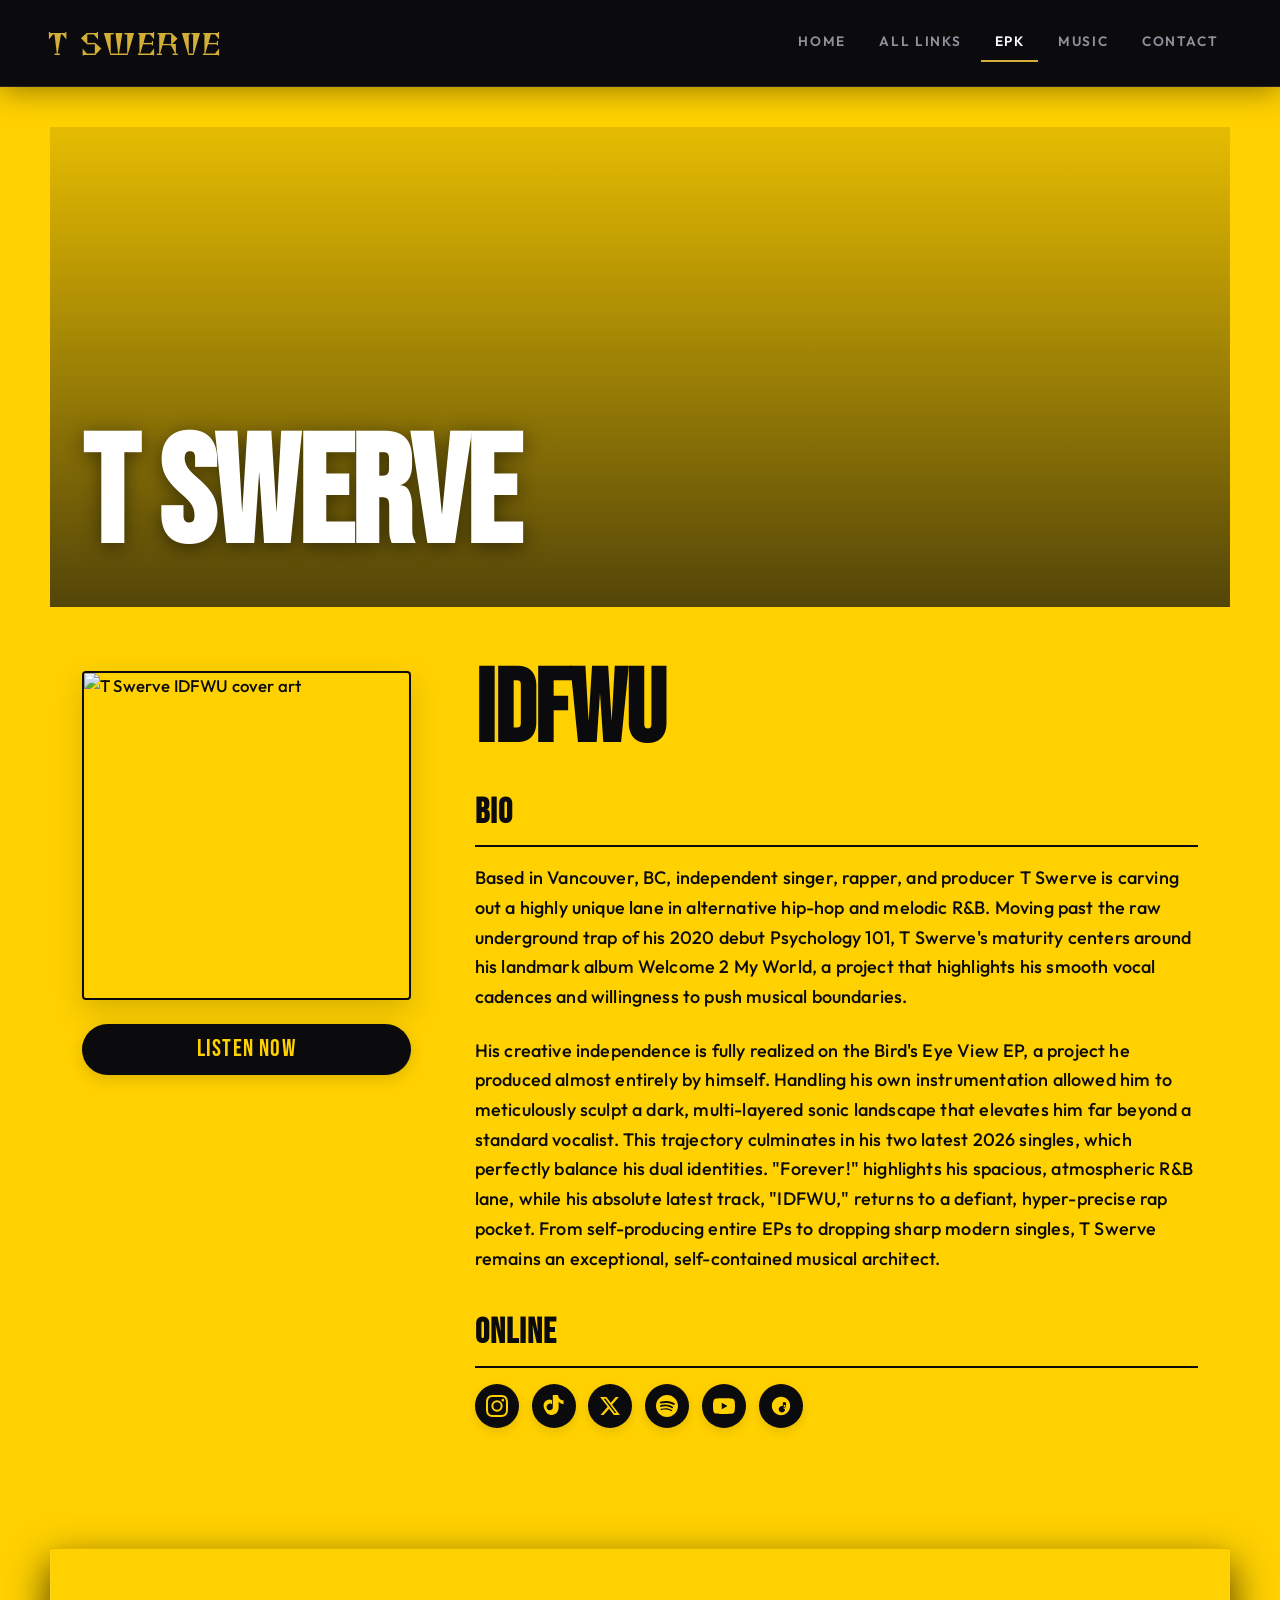
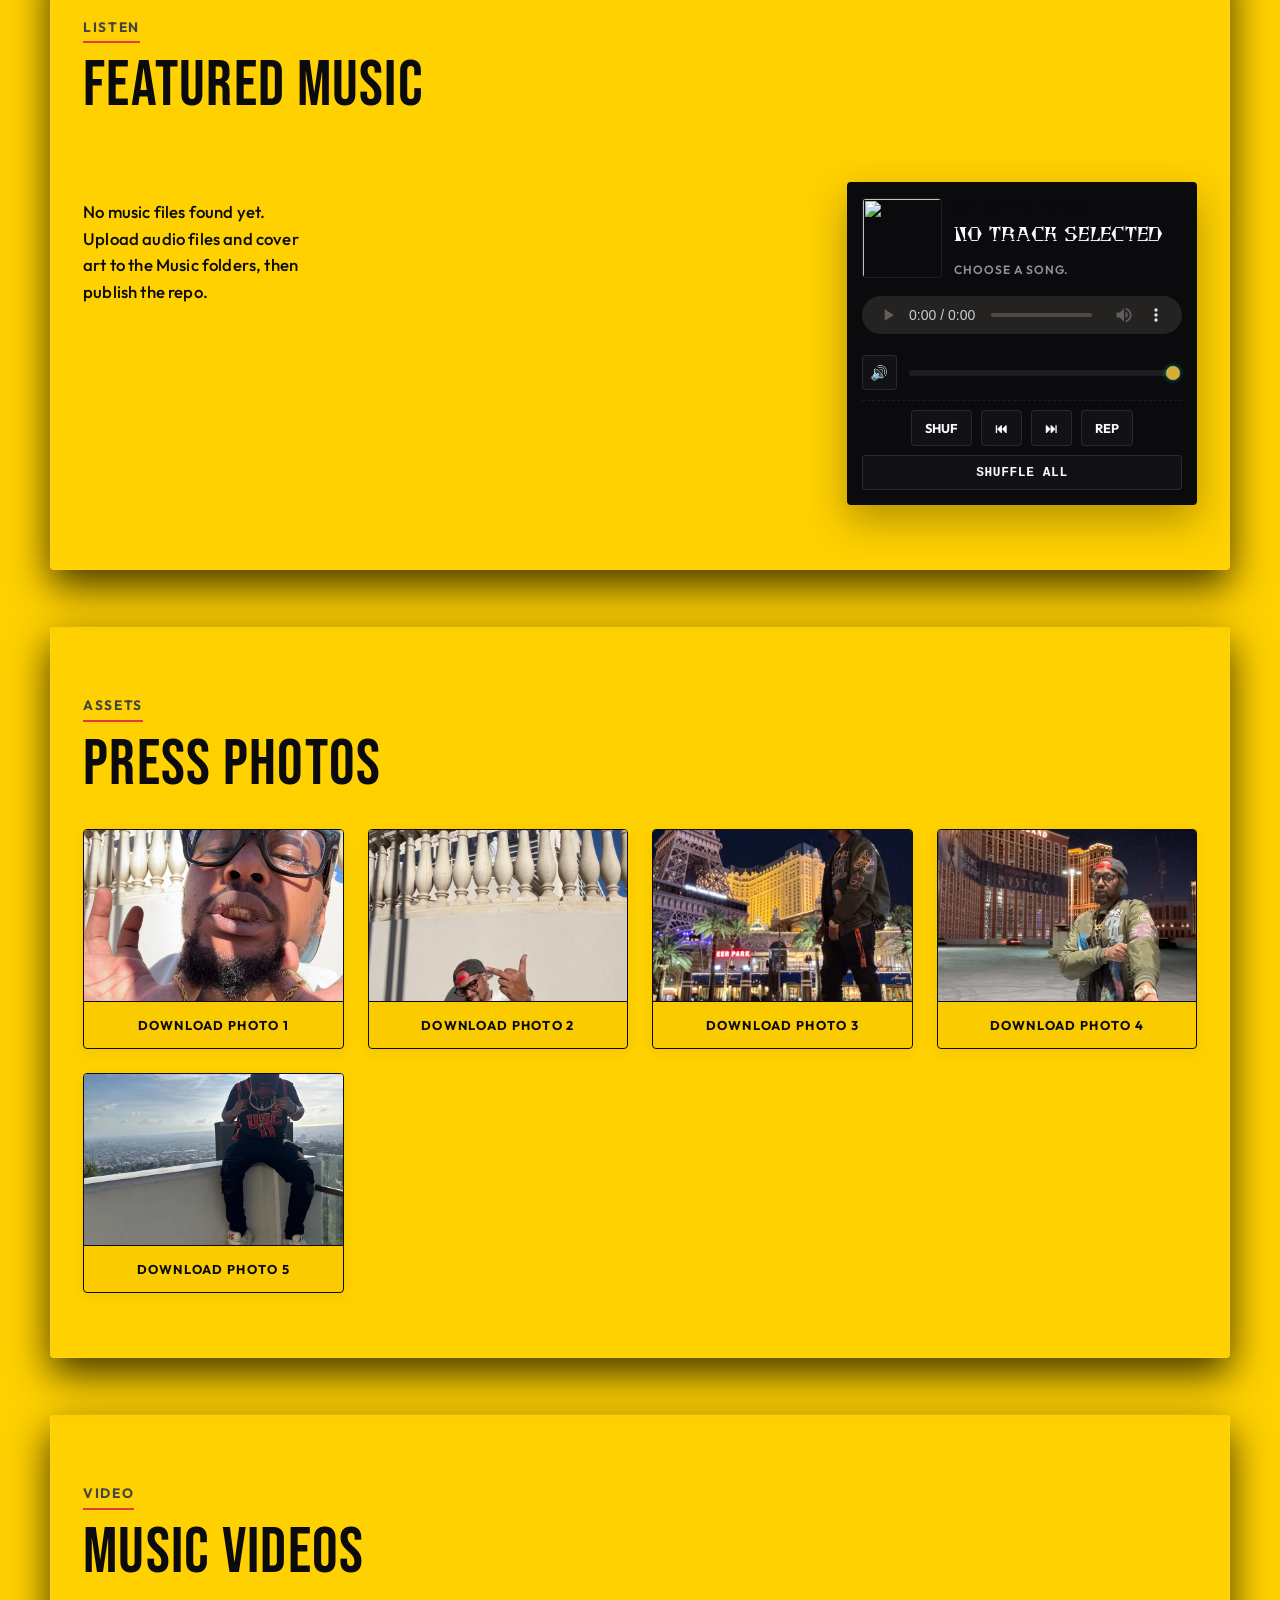
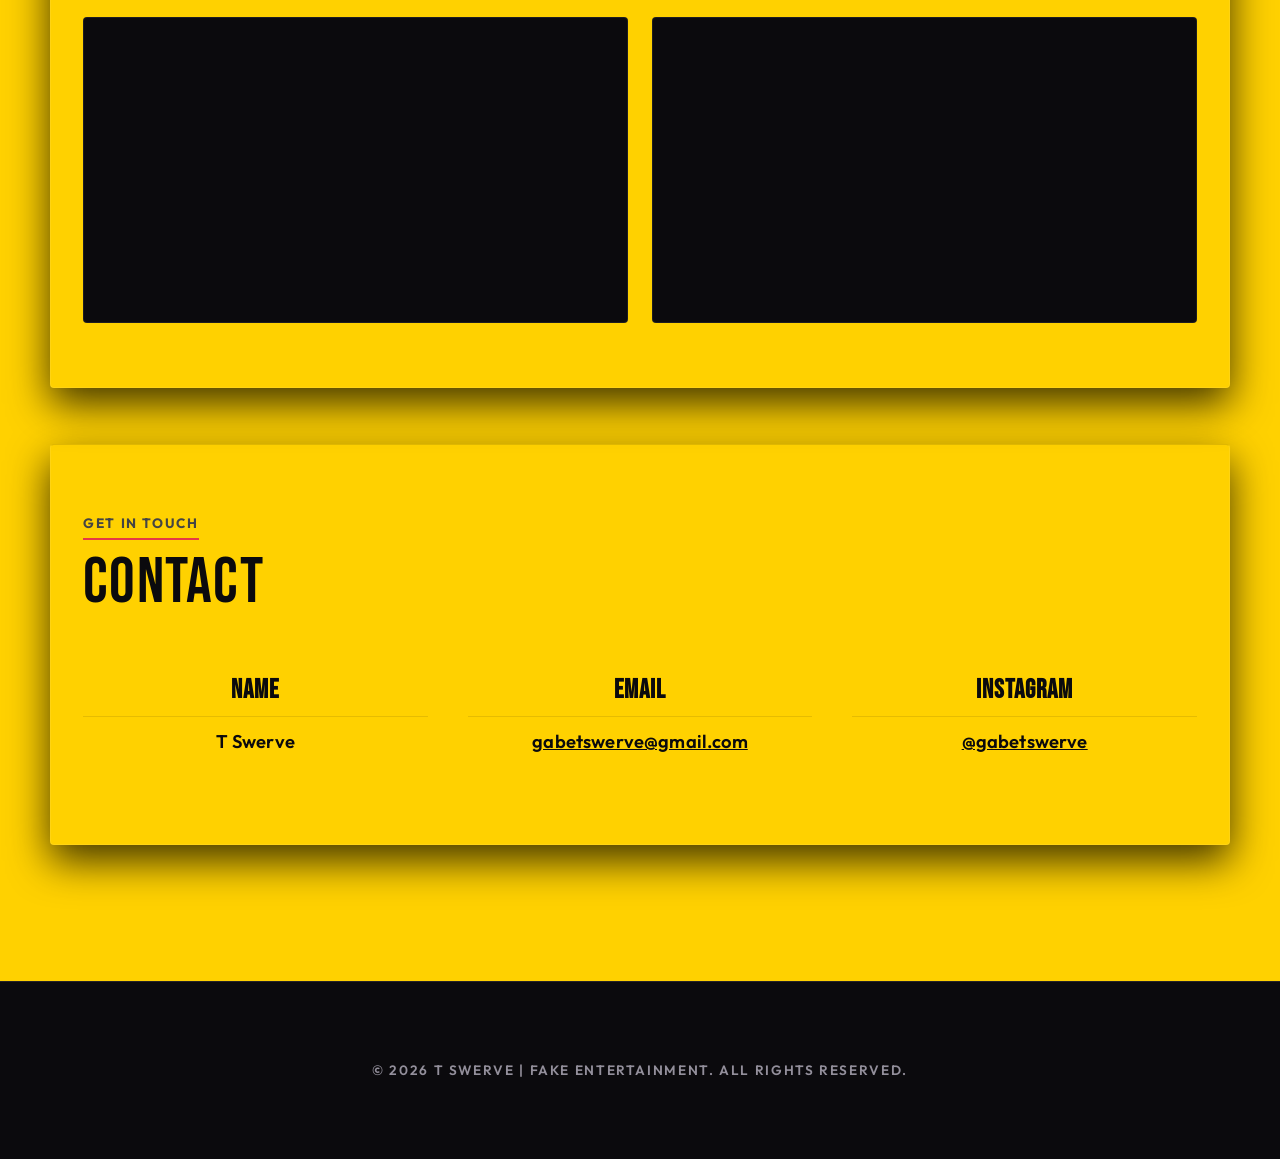
==== commit e0578d05: "Implement dynamic SPA router and persistent global music player dock" ====
--- a/epk.html
+++ b/epk.html
@@ -112,25 +112,7 @@
             <div class="tabs" id="music-tabs" role="tablist" aria-label="Music categories"></div>
             <div class="music-layout">
                 <div class="release-grid" id="music-library" data-limit="6" aria-live="polite"></div>
-                <aside class="player-dock" aria-label="Music player">
-                    <div class="player-track-info">
-                        <img id="player-art" src="" alt="" hidden>
-                        <div class="player-text-details">
-                            <p class="panel-label">Selected track</p>
-                            <h3 id="player-title">No track selected</h3>
-                            <p class="muted" id="player-meta">Choose a song.</p>
-                        </div>
-                    </div>
-                    <audio id="main-audio" controls controlsList="nodownload" oncontextmenu="return false;"
-                        preload="metadata"></audio>
-                    <div class="player-controls">
-                        <button id="player-shuffle" class="control-btn" title="Shuffle (Off)"
-                            type="button">SHUF</button>
-                        <button id="player-prev" class="control-btn" title="Previous Track" type="button">⏮</button>
-                        <button id="player-next" class="control-btn" title="Next Track" type="button">⏭</button>
-                        <button id="player-repeat" class="control-btn" title="Repeat (Off)" type="button">REP</button>
-                    </div>
-                </aside>
+                <div id="player-dock-slot"></div>
             </div>
         </section>
 
--- a/style.css
+++ b/style.css
@@ -1835,6 +1835,131 @@
     opacity: 0.8;
 }
 
-
-
-
+/* Persistent Floating Player Dock Styles */
+.player-dock.floating-player {
+    position: fixed;
+    bottom: 0;
+    left: 0;
+    right: 0;
+    top: auto; /* override top: 5.5rem */
+    width: 100%;
+    max-width: 100%;
+    background: rgba(18, 17, 22, 0.92);
+    backdrop-filter: blur(16px);
+    -webkit-backdrop-filter: blur(16px);
+    border-top: 2px solid var(--cyan);
+    border-left: none;
+    border-right: none;
+    border-bottom: none;
+    border-radius: 0;
+    margin: 0;
+    padding: 0.8rem 2rem;
+    z-index: 9999;
+    display: flex;
+    flex-direction: row;
+    align-items: center;
+    justify-content: space-between;
+    gap: 2rem;
+    box-shadow: 0 -8px 32px rgba(0, 0, 0, 0.5);
+    animation: slideUp 0.3s ease-out;
+}
+
+@keyframes slideUp {
+    from {
+        transform: translateY(100%);
+    }
+    to {
+        transform: translateY(0);
+    }
+}
+
+/* Specific inner element layout adjustments when floating */
+.player-dock.floating-player .player-track-info {
+    margin-bottom: 0;
+    flex: 1;
+    max-width: 320px;
+}
+
+.player-dock.floating-player #player-art {
+    width: 50px;
+    height: 50px;
+    min-width: 50px;
+}
+
+.player-dock.floating-player #player-title {
+    font-size: 0.95rem;
+}
+
+.player-dock.floating-player #player-meta {
+    font-size: 0.7rem;
+}
+
+.player-dock.floating-player #main-audio {
+    flex: 2;
+    max-width: 450px;
+    margin-top: 0;
+}
+
+.player-dock.floating-player .player-volume-container {
+    flex: 1;
+    max-width: 180px;
+    margin-top: 0 !important;
+    padding-top: 0 !important;
+}
+
+.player-dock.floating-player .player-controls {
+    flex: 1;
+    max-width: 250px;
+    margin-top: 0;
+    padding-top: 0;
+    border-top: none;
+    gap: 0.5rem;
+}
+
+.player-dock.floating-player #player-shuffle-all {
+    display: none !important;
+}
+
+/* Adjust page padding when floating player is present */
+body.has-floating-player {
+    padding-bottom: 6.5rem !important;
+}
+
+/* Media Queries for Mobile Screens */
+@media (max-width: 768px) {
+    .player-dock.floating-player {
+        flex-direction: column;
+        gap: 0.6rem;
+        padding: 0.8rem 1rem;
+    }
+    
+    .player-dock.floating-player .player-track-info {
+        max-width: 100%;
+        width: 100%;
+        justify-content: center;
+    }
+    
+    .player-dock.floating-player #main-audio {
+        max-width: 100%;
+        width: 100%;
+    }
+    
+    .player-dock.floating-player .player-controls {
+        max-width: 100%;
+        width: 100%;
+        justify-content: center;
+    }
+    
+    .player-dock.floating-player .player-volume-container {
+        display: none !important; /* Hide volume on mobile to save space */
+    }
+    
+    body.has-floating-player {
+        padding-bottom: 12.5rem !important;
+    }
+}
+
+
+
+
+
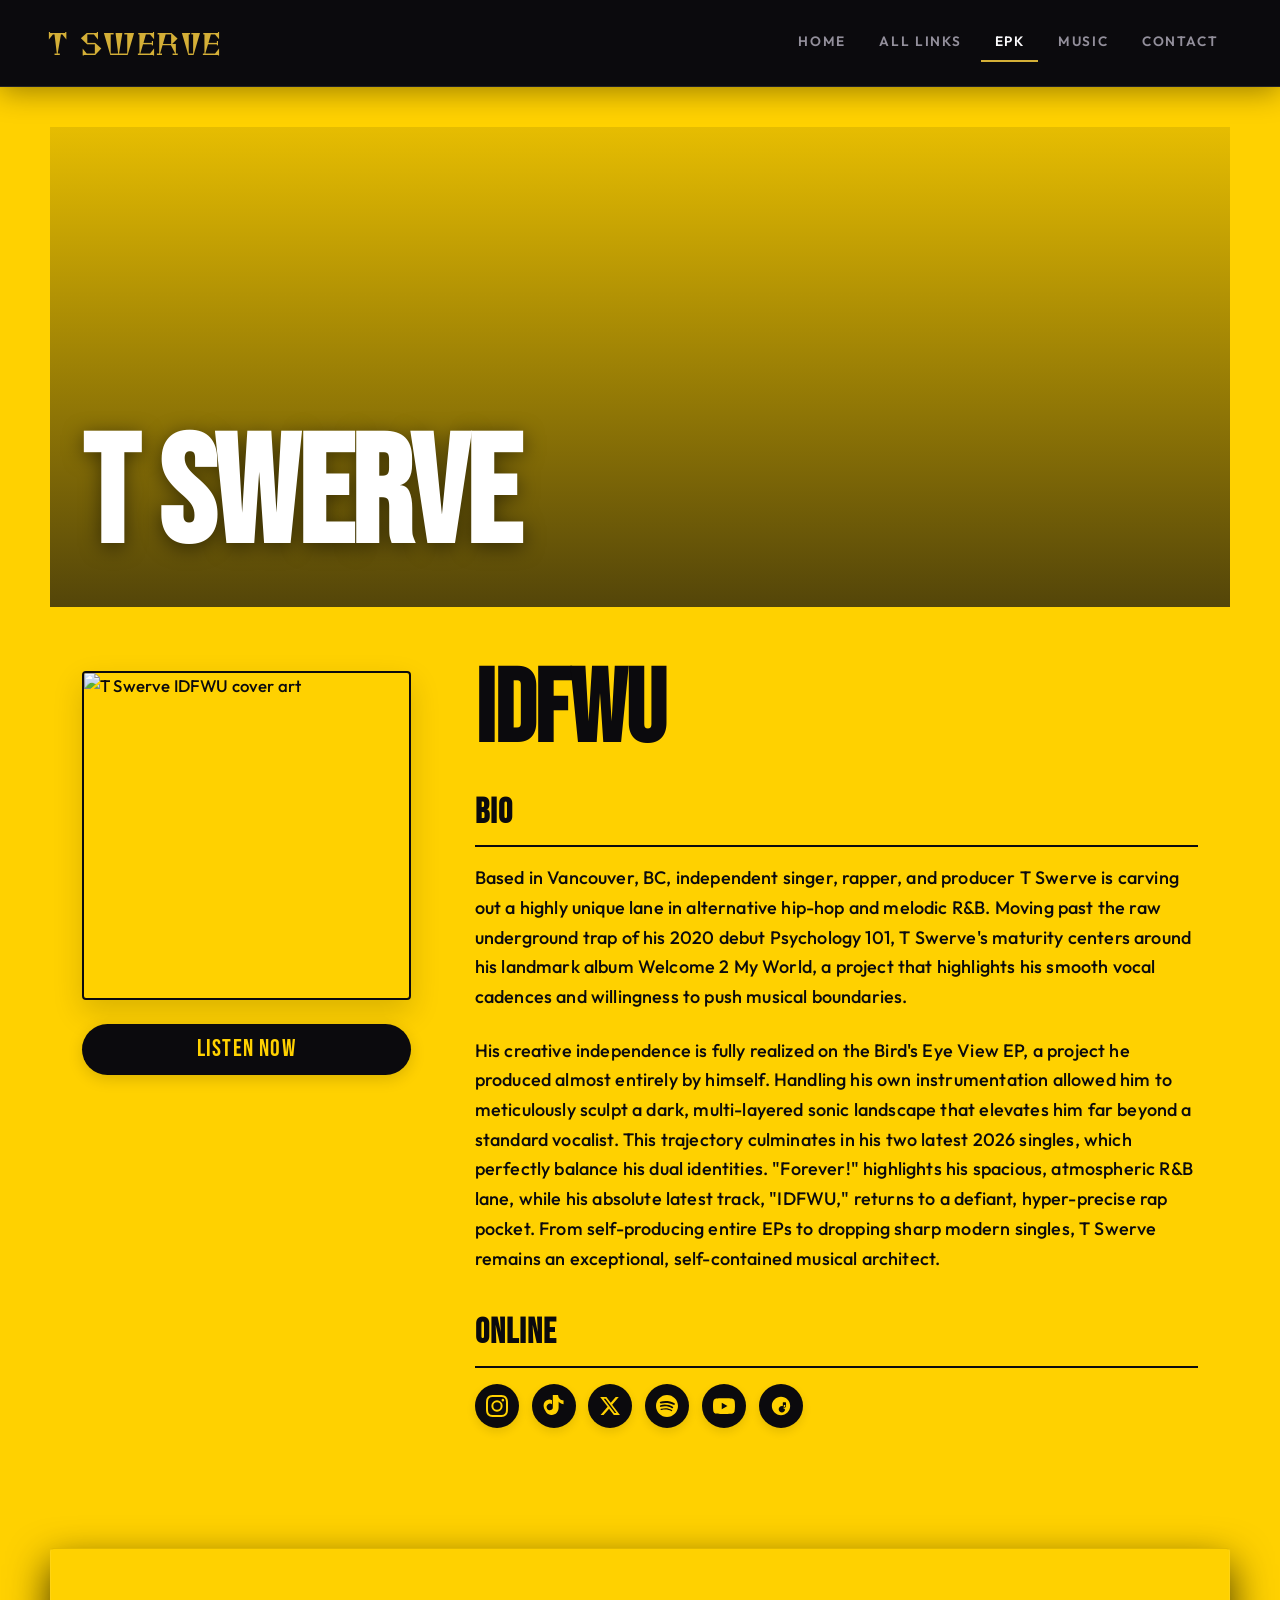
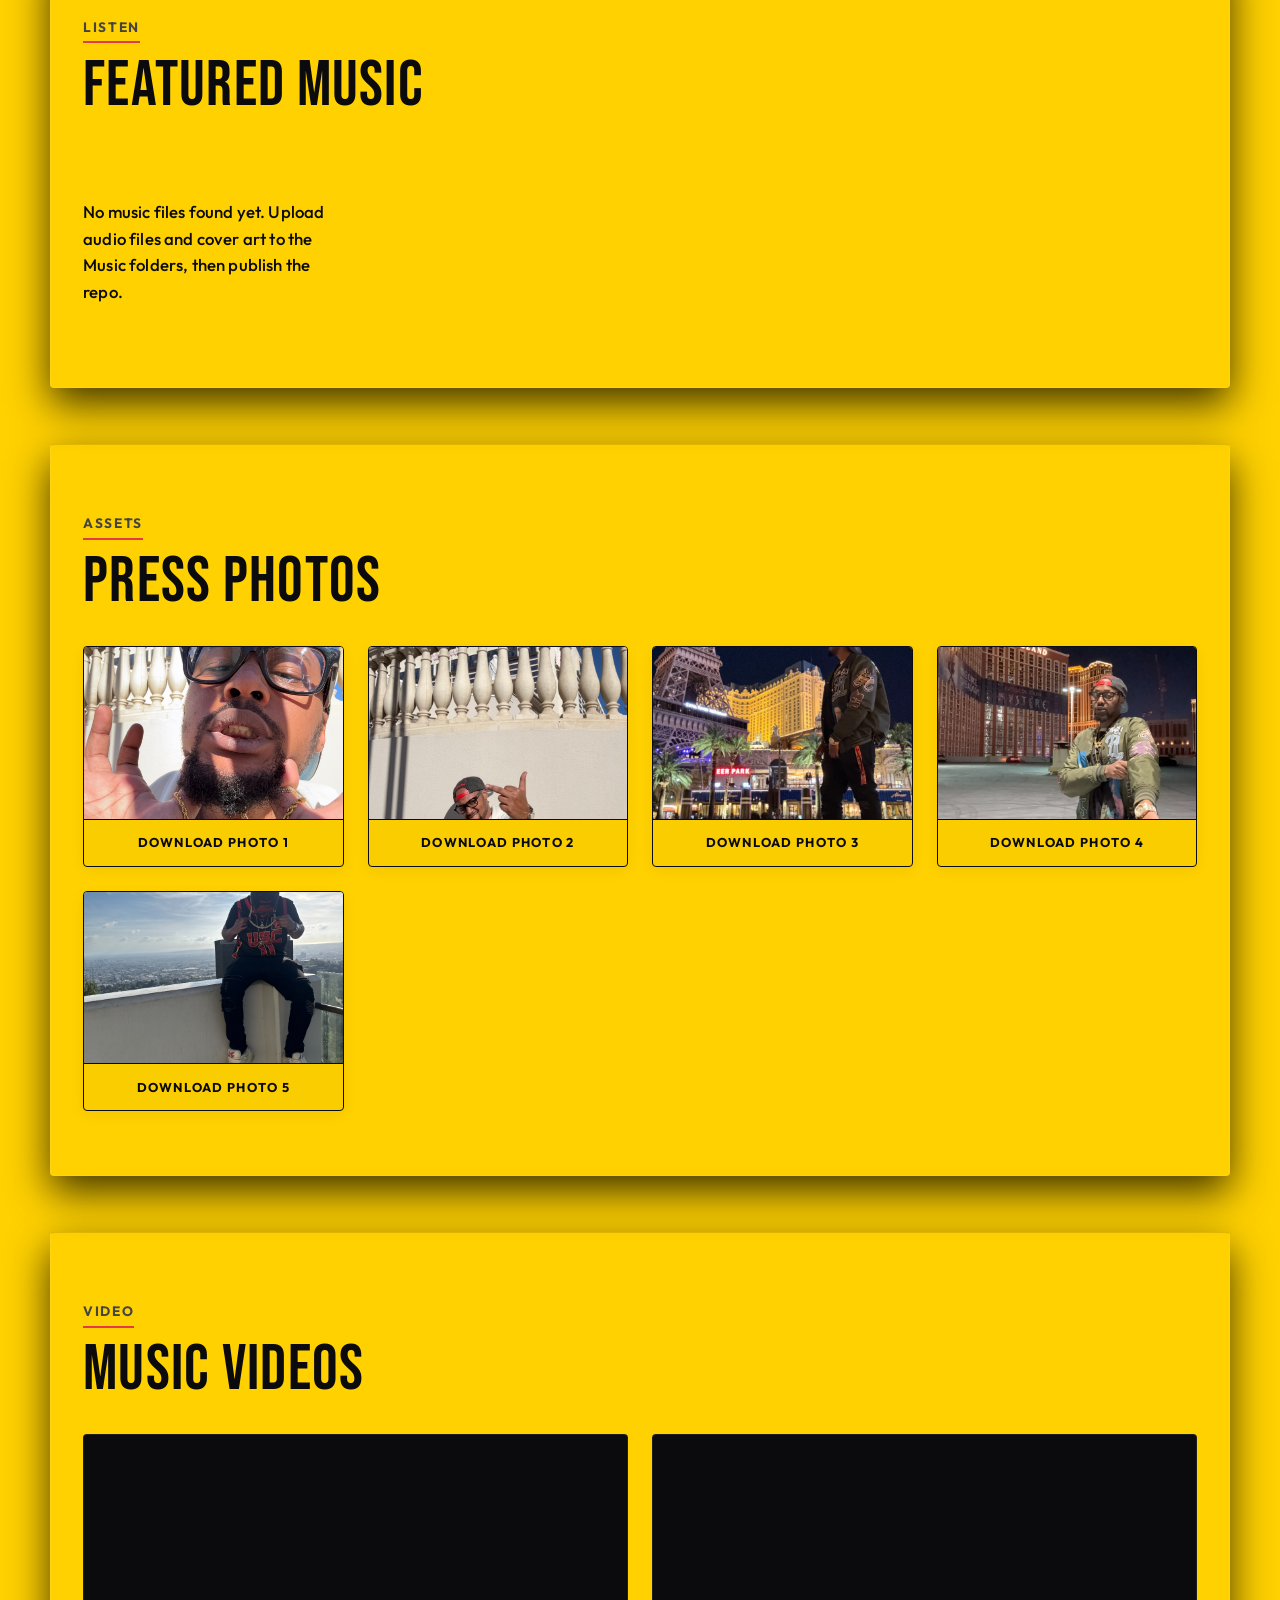
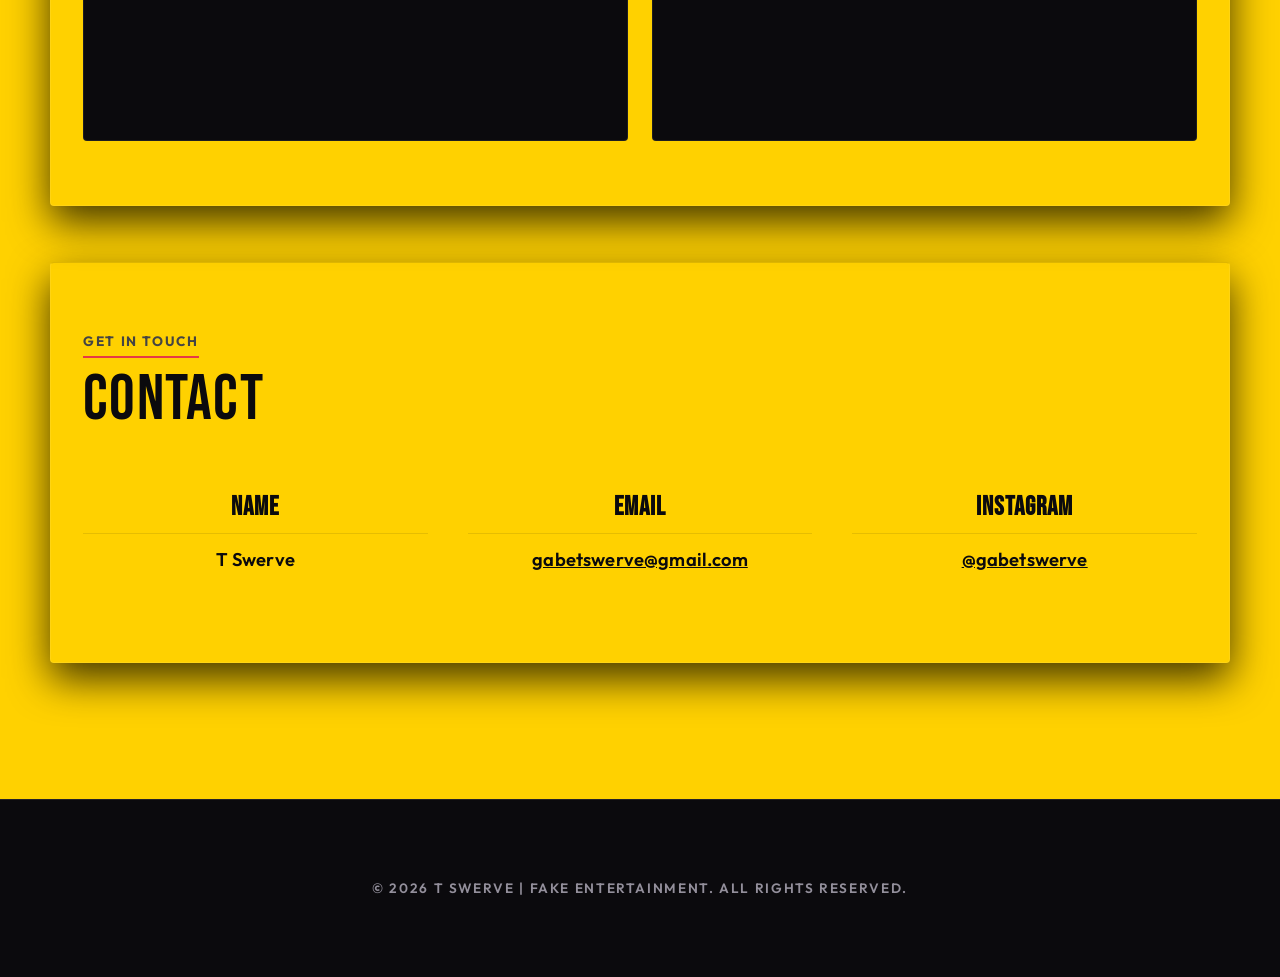
==== commit 2fdde714: "Bump cache-busting version parameters to v=3 for stylesheet and scripts" ====
--- a/epk.html
+++ b/epk.html
@@ -7,7 +7,7 @@
     <title>T Swerve | EPK</title>
     <meta name="description"
         content="Electronic press kit for T Swerve including biography, music, photos, videos, and contact information.">
-    <link rel="stylesheet" href="style.css">
+    <link rel="stylesheet" href="style.css?v=3">
 </head>
 
 <body class="epk-page">
@@ -112,7 +112,6 @@
             <div class="tabs" id="music-tabs" role="tablist" aria-label="Music categories"></div>
             <div class="music-layout">
                 <div class="release-grid" id="music-library" data-limit="6" aria-live="polite"></div>
-                <div id="player-dock-slot"></div>
             </div>
         </section>
 
@@ -189,7 +188,7 @@
     <footer>
         <p>&copy; <span id="year"></span> T Swerve | FAKE Entertainment. All rights reserved.</p>
     </footer>
-    <script src="site.js"></script>
+    <script src="site.js?v=3"></script>
 </body>
 
 </html>
--- a/style.css
+++ b/style.css
@@ -393,10 +393,7 @@
 }
 
 .music-layout {
-    display: grid;
-    grid-template-columns: minmax(0, 1fr) minmax(290px, 350px);
-    gap: 1.75rem;
-    align-items: start;
+    display: block;
 }
 
 .release-grid,
@@ -1861,16 +1858,15 @@
     justify-content: space-between;
     gap: 2rem;
     box-shadow: 0 -8px 32px rgba(0, 0, 0, 0.5);
-    animation: slideUp 0.3s ease-out;
-}
-
-@keyframes slideUp {
-    from {
-        transform: translateY(100%);
-    }
-    to {
-        transform: translateY(0);
-    }
+    transition: transform 0.4s cubic-bezier(0.25, 0.8, 0.25, 1), opacity 0.3s ease;
+    transform: translateY(0);
+    opacity: 1;
+}
+
+.player-dock.floating-player.hidden-player {
+    transform: translateY(100%) !important;
+    opacity: 0 !important;
+    pointer-events: none !important;
 }
 
 /* Specific inner element layout adjustments when floating */
@@ -1894,35 +1890,137 @@
     font-size: 0.7rem;
 }
 
-.player-dock.floating-player #main-audio {
+.player-dock.floating-player .player-center-controls {
     flex: 2;
-    max-width: 450px;
-    margin-top: 0;
+    display: flex;
+    flex-direction: column;
+    align-items: center;
+    gap: 0.4rem;
+    min-width: 320px;
+    max-width: 550px;
+}
+
+.player-dock.floating-player .player-progress-container {
+    display: flex;
+    align-items: center;
+    gap: 0.6rem;
+    width: 100%;
+}
+
+.player-dock.floating-player .player-progress-container span {
+    font-size: 0.75rem;
+    font-family: 'Share Tech Mono', monospace;
+    color: var(--muted);
+    min-width: 35px;
+    text-align: center;
+}
+
+/* Custom Seek Progress Slider styling */
+.player-progress-slider {
+    flex: 1;
+    -webkit-appearance: none;
+    appearance: none;
+    height: 6px;
+    min-height: auto;
+    width: auto;
+    padding: 0;
+    border: none;
+    border-radius: 3px;
+    background: var(--line);
+    outline: none;
+    transition: background 0.3s;
+    box-shadow: none;
+}
+
+.player-progress-slider:focus {
+    outline: none;
+    border: none;
+    box-shadow: none;
+}
+
+.player-progress-slider::-webkit-slider-thumb {
+    -webkit-appearance: none;
+    appearance: none;
+    width: 14px;
+    height: 14px;
+    border-radius: 50%;
+    background: var(--cyan);
+    cursor: pointer;
+    box-shadow: 0 0 5px rgba(0, 255, 255, 0.5);
+    border: none;
+    transition: transform 0.2s;
+}
+
+.player-progress-slider::-webkit-slider-thumb:hover {
+    transform: scale(1.25);
+}
+
+.player-progress-slider::-moz-range-thumb {
+    width: 14px;
+    height: 14px;
+    border-radius: 50%;
+    background: var(--cyan);
+    cursor: pointer;
+    box-shadow: 0 0 5px rgba(0, 255, 255, 0.5);
+    border: none;
+    transition: transform 0.2s;
+}
+
+.player-progress-slider::-moz-range-thumb:hover {
+    transform: scale(1.25);
+}
+
+/* Yellow Theme Overrides for EPK Page Seek and Volume Thumbs */
+.epk-page .player-progress-slider::-webkit-slider-thumb {
+    background: #ffd100 !important;
+    box-shadow: 0 0 5px rgba(255, 209, 0, 0.5) !important;
+}
+.epk-page .player-progress-slider::-moz-range-thumb {
+    background: #ffd100 !important;
+    box-shadow: 0 0 5px rgba(255, 209, 0, 0.5) !important;
+}
+.epk-page .player-volume-slider::-webkit-slider-thumb {
+    background: #ffd100 !important;
+    box-shadow: 0 0 5px rgba(255, 209, 0, 0.5) !important;
+}
+.epk-page .player-volume-slider::-moz-range-thumb {
+    background: #ffd100 !important;
+    box-shadow: 0 0 5px rgba(255, 209, 0, 0.5) !important;
+}
+.epk-page .player-dock.floating-player {
+    border-top: 2px solid #ffd100 !important;
+}
+
+.player-dock.floating-player .player-right-controls {
+    flex: 1;
+    min-width: 150px;
+    max-width: 220px;
+    display: flex;
+    justify-content: flex-end;
 }
 
 .player-dock.floating-player .player-volume-container {
-    flex: 1;
-    max-width: 180px;
+    display: flex;
+    align-items: center;
+    gap: 0.6rem;
+    width: 100%;
     margin-top: 0 !important;
     padding-top: 0 !important;
 }
 
 .player-dock.floating-player .player-controls {
-    flex: 1;
-    max-width: 250px;
+    display: flex;
+    justify-content: center;
+    align-items: center;
+    gap: 0.5rem;
+    border-top: none;
+    padding-top: 0;
     margin-top: 0;
-    padding-top: 0;
-    border-top: none;
-    gap: 0.5rem;
-}
-
-.player-dock.floating-player #player-shuffle-all {
-    display: none !important;
 }
 
 /* Adjust page padding when floating player is present */
 body.has-floating-player {
-    padding-bottom: 6.5rem !important;
+    padding-bottom: 5.5rem !important;
 }
 
 /* Media Queries for Mobile Screens */
@@ -1939,7 +2037,7 @@
         justify-content: center;
     }
     
-    .player-dock.floating-player #main-audio {
+    .player-dock.floating-player .player-center-controls {
         max-width: 100%;
         width: 100%;
     }
@@ -1950,16 +2048,16 @@
         justify-content: center;
     }
     
-    .player-dock.floating-player .player-volume-container {
+    .player-dock.floating-player .player-right-controls {
         display: none !important; /* Hide volume on mobile to save space */
     }
     
     body.has-floating-player {
-        padding-bottom: 12.5rem !important;
-    }
-}
-
-
-
-
-
+        padding-bottom: 9.5rem !important;
+    }
+}
+
+
+
+
+
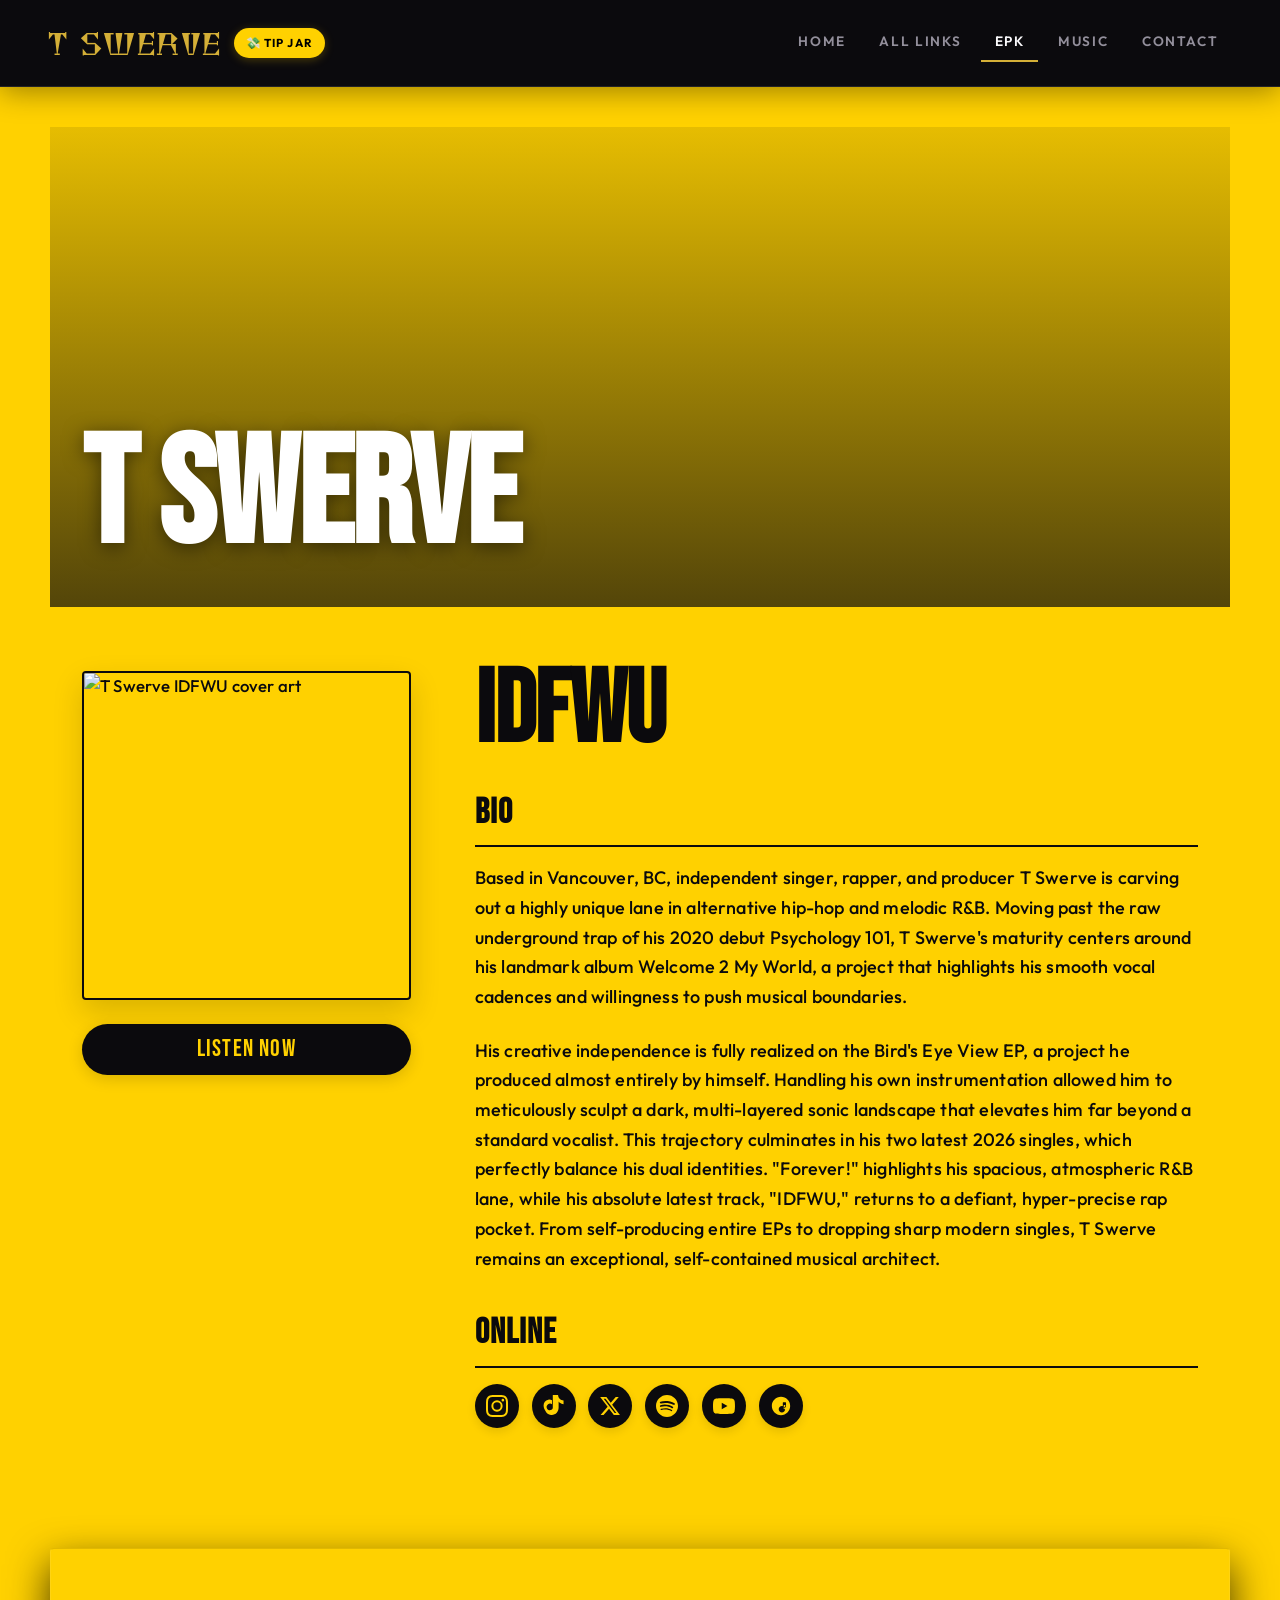
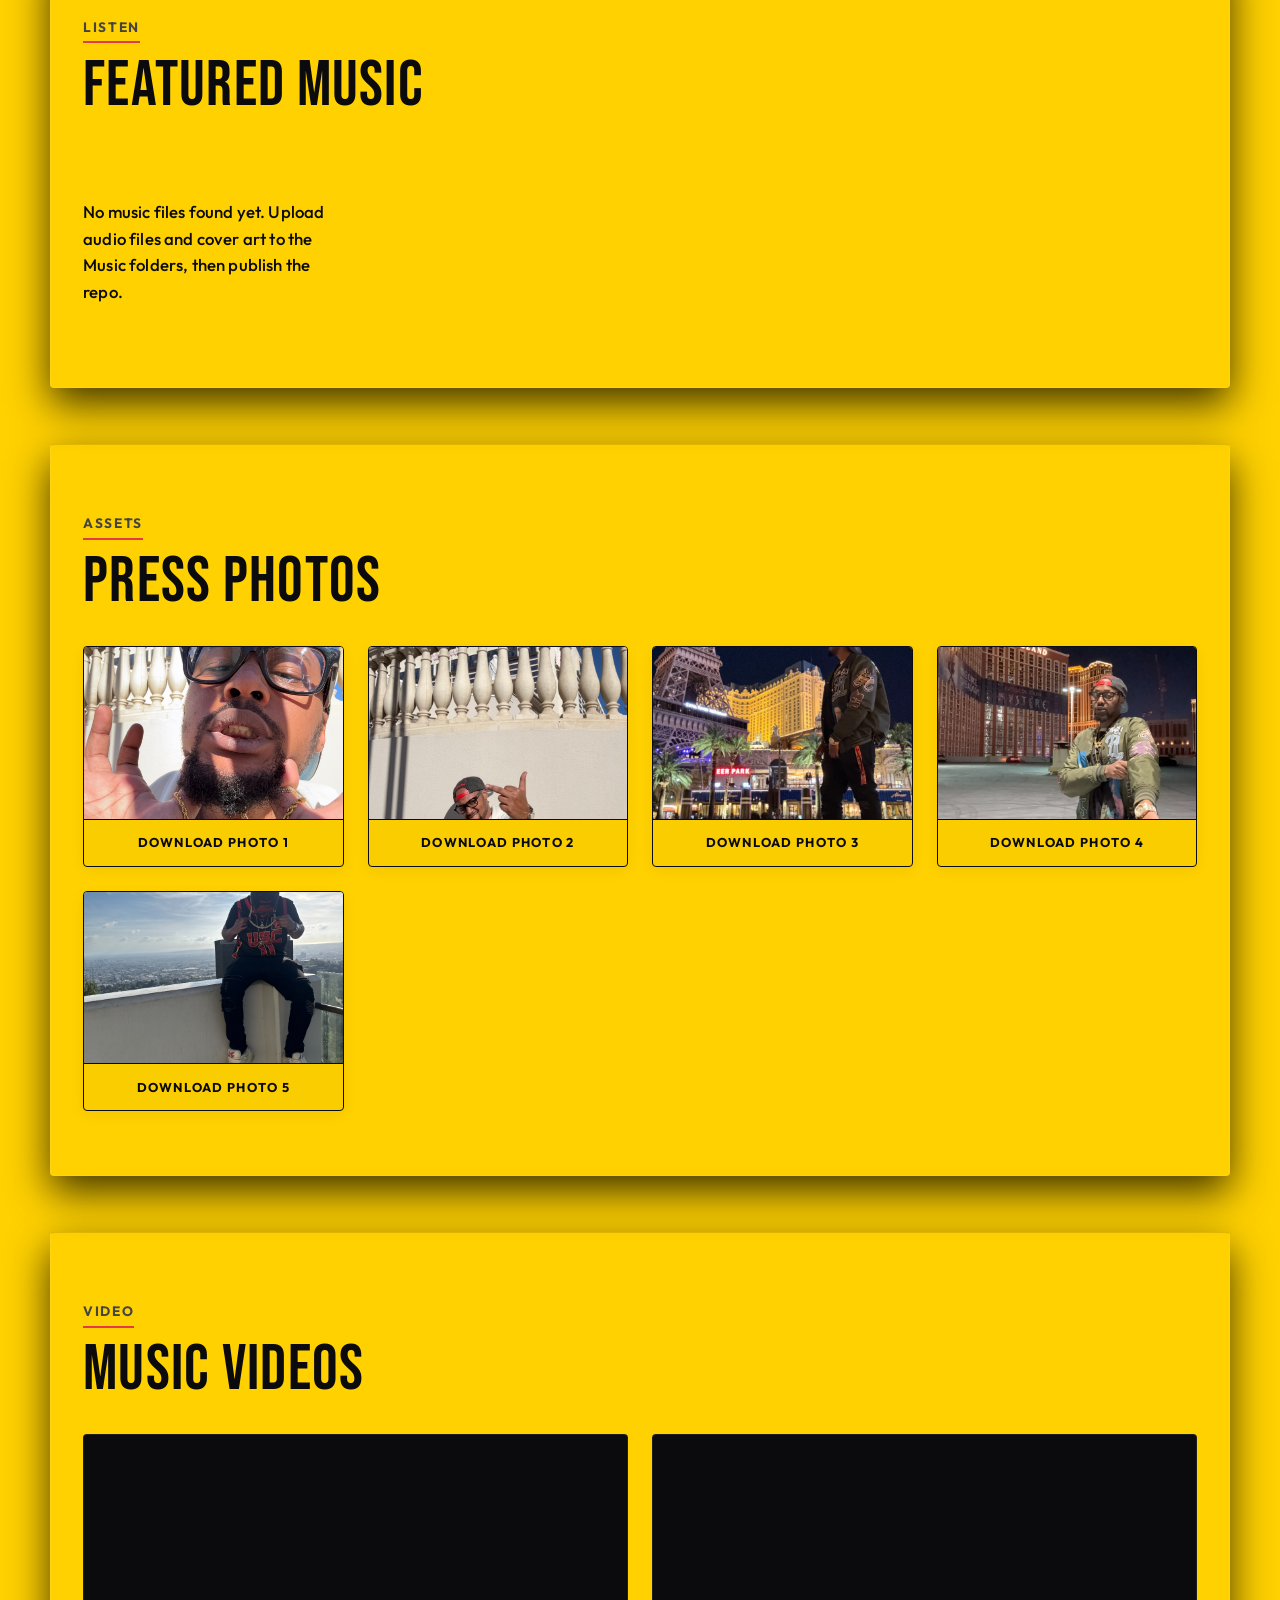
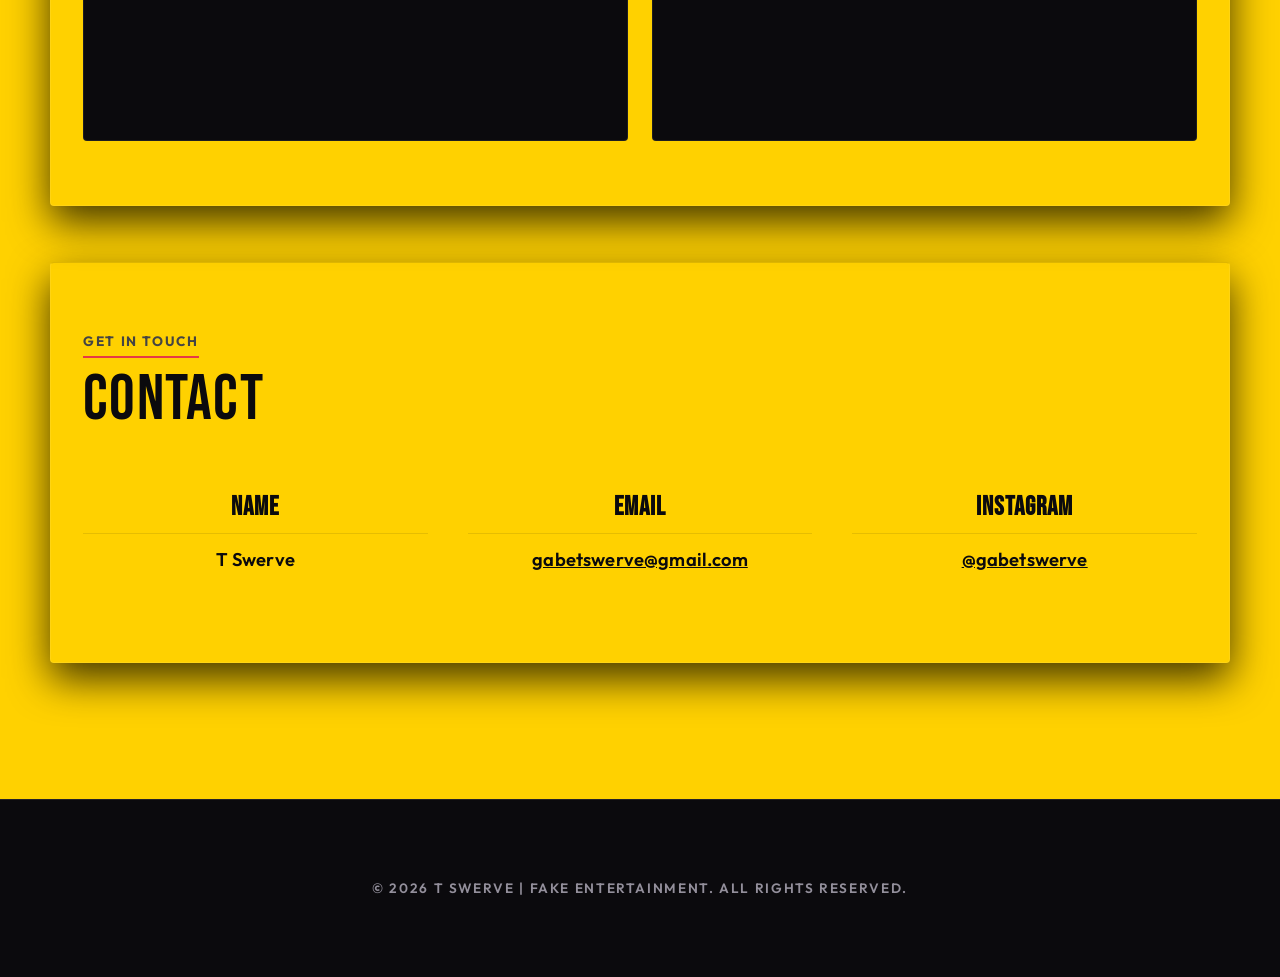
==== commit c87e797a: "Add sticky nav countdown pill: appears on scroll, always visible on other pages" ====
--- a/epk.html
+++ b/epk.html
@@ -7,12 +7,25 @@
     <title>T Swerve | EPK</title>
     <meta name="description"
         content="Electronic press kit for T Swerve including biography, music, photos, videos, and contact information.">
-    <link rel="stylesheet" href="style.css?v=3">
+    <link rel="stylesheet" href="style.css?v=11">
 </head>
 
 <body class="epk-page">
     <header class="site-header">
-        <a class="brand" href="index.html" aria-label="T Swerve home">T Swerve</a>
+        <div class="brand-group">
+            <a class="brand" href="index.html" aria-label="T Swerve home">T Swerve</a>
+            <a class="tip-jar-btn" href="https://www.paypal.com/donate/?hosted_button_id=AJBC7XQU2HV6N" target="_blank" rel="noopener noreferrer" aria-label="Leave a tip">💸 Tip Jar</a>
+        </div>
+        <!-- Mini countdown pill -->
+        <a id="nav-countdown-pill" class="nav-countdown-pill" href="index.html#tswerv3-countdown" aria-label="T SWERV3 album countdown — click to see countdown">
+            <span class="nav-cd-name">T SWERV3</span>
+            <span class="nav-cd-nums">
+                <span id="nav-cd-d">--</span>d
+                <span id="nav-cd-h">--</span>h
+                <span id="nav-cd-m">--</span>m
+                <span id="nav-cd-s">--</span>s
+            </span>
+        </a>
         <nav class="site-nav" aria-label="Primary navigation">
             <a href="index.html#top">Home</a>
             <a href="link.html">All Links</a>
@@ -111,7 +124,7 @@
             </div>
             <div class="tabs" id="music-tabs" role="tablist" aria-label="Music categories"></div>
             <div class="music-layout">
-                <div class="release-grid" id="music-library" data-limit="6" aria-live="polite"></div>
+                <div class="release-grid" id="music-library" aria-live="polite"></div>
             </div>
         </section>
 
@@ -188,7 +201,7 @@
     <footer>
         <p>&copy; <span id="year"></span> T Swerve | FAKE Entertainment. All rights reserved.</p>
     </footer>
-    <script src="site.js?v=3"></script>
+    <script src="site.js?v=11"></script>
 </body>
 
 </html>
--- a/style.css
+++ b/style.css
@@ -137,6 +137,44 @@
     opacity: 0.85;
 }
 
+/* Brand + Tip Jar group on the left side of the header */
+.brand-group {
+    display: flex;
+    align-items: center;
+    gap: 0.75rem;
+    flex-shrink: 0;
+}
+
+.tip-jar-btn {
+    display: inline-flex;
+    align-items: center;
+    gap: 0.3rem;
+    padding: 0.35rem 0.75rem;
+    font-family: 'Outfit', sans-serif;
+    font-size: 0.72rem;
+    font-weight: 700;
+    text-transform: uppercase;
+    letter-spacing: 0.1em;
+    text-decoration: none;
+    color: #000;
+    background: #ffd100;
+    border-radius: 20px;
+    border: none;
+    white-space: nowrap;
+    transition: transform 0.15s ease, background 0.15s ease, box-shadow 0.15s ease;
+    box-shadow: 0 2px 10px rgba(255, 209, 0, 0.25);
+}
+
+.tip-jar-btn:hover {
+    background: #ffe040;
+    transform: translateY(-1px);
+    box-shadow: 0 4px 16px rgba(255, 209, 0, 0.4);
+}
+
+.tip-jar-btn:active {
+    transform: translateY(0);
+}
+
 .site-nav {
     display: flex;
     flex-wrap: wrap;
@@ -1084,6 +1122,42 @@
     min-height: 2.25rem;
     padding: 0.3rem 1rem;
     font-size: 0.8rem;
+}
+
+/* Download button — muted outline style, distinct from Play */
+.download-btn {
+    display: inline-flex;
+    align-items: center;
+    gap: 0.3rem;
+    text-decoration: none;
+    font-family: 'Outfit', sans-serif;
+    font-size: 0.78rem;
+    font-weight: 600;
+    text-transform: uppercase;
+    letter-spacing: 0.08em;
+    color: var(--muted);
+    background: transparent;
+    border: 1px solid var(--line);
+    border-radius: 4px;
+    padding: 0.3rem 0.75rem;
+    min-height: 2.25rem;
+    cursor: pointer;
+    transition: color 0.2s ease, border-color 0.2s ease, background 0.2s ease;
+    white-space: nowrap;
+}
+
+.download-btn:hover {
+    color: var(--text);
+    border-color: var(--cyan);
+    background: rgba(0, 230, 230, 0.06);
+}
+
+/* Wrapper for Play + Download in folder track rows */
+.folder-track-btns {
+    display: flex;
+    align-items: center;
+    gap: 0.5rem;
+    flex-shrink: 0;
 }
 
 .stat-grid div {
@@ -2057,7 +2131,389 @@
     }
 }
 
-
-
-
-
+/* =============================================
+   T SWERV3 Countdown Section
+   ============================================= */
+
+.countdown-section {
+    position: relative;
+    width: 100%;
+    background: #000;
+    overflow: hidden;
+    padding: 0;
+}
+
+/* Background blurred album art */
+.countdown-bg-blur {
+    position: absolute;
+    inset: 0;
+    background: url('assets/tswerv3-cover.jpeg') center/cover no-repeat;
+    filter: blur(60px) brightness(0.25) saturate(0.6);
+    transform: scale(1.15);
+    z-index: 0;
+}
+
+/* Inner two-column layout */
+.countdown-inner {
+    position: relative;
+    z-index: 1;
+    display: flex;
+    align-items: center;
+    gap: 3.5rem;
+    max-width: 1100px;
+    margin: 0 auto;
+    padding: 4rem 2rem;
+}
+
+/* Album art column */
+.countdown-art-col {
+    flex: 0 0 auto;
+}
+
+.countdown-art {
+    width: 280px;
+    height: 280px;
+    object-fit: cover;
+    border-radius: 6px;
+    box-shadow:
+        0 0 0 1px rgba(255, 255, 255, 0.08),
+        0 8px 40px rgba(0, 0, 0, 0.7),
+        0 0 60px rgba(255, 215, 0, 0.12);
+    animation: countdown-art-pulse 4s ease-in-out infinite;
+}
+
+@keyframes countdown-art-pulse {
+    0%, 100% { box-shadow: 0 0 0 1px rgba(255, 255, 255, 0.08), 0 8px 40px rgba(0,0,0,0.7), 0 0 60px rgba(255, 215, 0, 0.12); }
+    50%       { box-shadow: 0 0 0 1px rgba(255, 255, 255, 0.15), 0 8px 40px rgba(0,0,0,0.7), 0 0 90px rgba(255, 215, 0, 0.28); }
+}
+
+/* Info column */
+.countdown-info-col {
+    flex: 1;
+    display: flex;
+    flex-direction: column;
+    gap: 1rem;
+}
+
+.countdown-eyebrow {
+    font-family: 'Share Tech Mono', monospace;
+    font-size: 0.72rem;
+    letter-spacing: 0.2em;
+    text-transform: uppercase;
+    color: #ffd100;
+    margin: 0;
+}
+
+.countdown-title {
+    font-family: 'Outfit', sans-serif;
+    font-size: clamp(2.8rem, 6vw, 5rem);
+    font-weight: 900;
+    letter-spacing: -0.02em;
+    color: #fff;
+    margin: 0;
+    line-height: 1;
+    text-shadow: 0 2px 20px rgba(0, 0, 0, 0.8);
+}
+
+.countdown-subtitle {
+    font-family: 'Share Tech Mono', monospace;
+    font-size: 0.8rem;
+    color: rgba(255, 255, 255, 0.55);
+    letter-spacing: 0.05em;
+    margin: 0;
+}
+
+/* Countdown units row */
+.countdown-units {
+    display: flex;
+    align-items: flex-start;
+    gap: 0.5rem;
+    margin: 0.5rem 0;
+}
+
+.countdown-unit {
+    display: flex;
+    flex-direction: column;
+    align-items: center;
+    gap: 0.25rem;
+    background: rgba(255, 255, 255, 0.04);
+    border: 1px solid rgba(255, 255, 255, 0.1);
+    border-radius: 6px;
+    padding: 0.75rem 1rem;
+    min-width: 70px;
+    backdrop-filter: blur(6px);
+}
+
+.countdown-unit span {
+    font-family: 'Share Tech Mono', monospace;
+    font-size: clamp(1.8rem, 4vw, 2.8rem);
+    font-weight: 700;
+    color: #ffd100;
+    line-height: 1;
+    transition: transform 0.15s ease;
+}
+
+.countdown-unit span.tick {
+    transform: scale(1.08);
+}
+
+.countdown-unit label {
+    font-family: 'Share Tech Mono', monospace;
+    font-size: 0.6rem;
+    letter-spacing: 0.15em;
+    text-transform: uppercase;
+    color: rgba(255, 255, 255, 0.4);
+    cursor: default;
+}
+
+.countdown-colon {
+    font-family: 'Share Tech Mono', monospace;
+    font-size: 2rem;
+    font-weight: 700;
+    color: rgba(255, 215, 0, 0.5);
+    margin-top: 0.6rem;
+    animation: colon-blink 1s step-end infinite;
+}
+
+@keyframes colon-blink {
+    0%, 100% { opacity: 1; }
+    50%       { opacity: 0.2; }
+}
+
+/* Released message */
+.countdown-released-msg {
+    font-family: 'Outfit', sans-serif;
+    font-size: 1.2rem;
+    font-weight: 700;
+    color: #ffd100;
+    padding: 0.75rem 1.25rem;
+    border: 1px solid rgba(255, 215, 0, 0.4);
+    border-radius: 6px;
+    background: rgba(255, 215, 0, 0.08);
+    display: none; /* hidden by default; JS removes [hidden] to reveal */
+}
+
+.countdown-released-msg:not([hidden]) {
+    display: inline-block;
+}
+
+/* Daily teaser mini player card */
+.countdown-player-card {
+    background: rgba(255, 255, 255, 0.05);
+    border: 1px solid rgba(255, 255, 255, 0.1);
+    border-radius: 8px;
+    padding: 1rem 1.25rem;
+    backdrop-filter: blur(8px);
+    display: flex;
+    flex-direction: column;
+    gap: 0.75rem;
+    max-width: 420px;
+}
+
+.countdown-player-header {
+    display: flex;
+    flex-direction: column;
+    gap: 0.2rem;
+}
+
+.countdown-player-label {
+    font-family: 'Share Tech Mono', monospace;
+    font-size: 0.65rem;
+    letter-spacing: 0.15em;
+    text-transform: uppercase;
+    color: rgba(255, 255, 255, 0.4);
+}
+
+.countdown-player-track-name {
+    font-family: 'Outfit', sans-serif;
+    font-size: 1rem;
+    font-weight: 700;
+    color: #fff;
+    letter-spacing: 0.02em;
+}
+
+.countdown-player-controls {
+    display: flex;
+    align-items: center;
+    gap: 0.85rem;
+}
+
+.cd-play-btn {
+    flex: 0 0 auto;
+    width: 2.8rem;
+    height: 2.8rem;
+    border-radius: 50%;
+    border: none;
+    background: #ffd100;
+    color: #000;
+    font-size: 1rem;
+    display: flex;
+    align-items: center;
+    justify-content: center;
+    cursor: pointer;
+    transition: transform 0.15s ease, background 0.15s ease;
+    font-family: sans-serif;
+}
+
+.cd-play-btn:hover {
+    transform: scale(1.1);
+    background: #ffe040;
+}
+
+.countdown-progress-wrap {
+    flex: 1;
+    display: flex;
+    flex-direction: column;
+    gap: 0.3rem;
+}
+
+.cd-progress-bar {
+    width: 100%;
+    height: 4px;
+    -webkit-appearance: none;
+    appearance: none;
+    background: rgba(255, 255, 255, 0.15);
+    border-radius: 2px;
+    cursor: pointer;
+    accent-color: #ffd100;
+    outline: none;
+}
+
+.cd-progress-bar::-webkit-slider-thumb {
+    -webkit-appearance: none;
+    width: 12px;
+    height: 12px;
+    border-radius: 50%;
+    background: #ffd100;
+    cursor: pointer;
+    box-shadow: 0 0 6px rgba(255, 215, 0, 0.5);
+}
+
+.cd-progress-bar::-moz-range-thumb {
+    width: 12px;
+    height: 12px;
+    border-radius: 50%;
+    background: #ffd100;
+    cursor: pointer;
+    border: none;
+}
+
+.cd-time-row {
+    display: flex;
+    justify-content: space-between;
+    font-family: 'Share Tech Mono', monospace;
+    font-size: 0.65rem;
+    color: rgba(255, 255, 255, 0.4);
+}
+
+/* Mobile responsive */
+@media (max-width: 768px) {
+    .countdown-inner {
+        flex-direction: column;
+        align-items: center;
+        text-align: center;
+        padding: 2.5rem 1.25rem;
+        gap: 2rem;
+    }
+
+    .countdown-art {
+        width: 200px;
+        height: 200px;
+    }
+
+    .countdown-info-col {
+        align-items: center;
+    }
+
+    .countdown-units {
+        justify-content: center;
+    }
+
+    .countdown-unit {
+        min-width: 58px;
+        padding: 0.6rem 0.75rem;
+    }
+
+    .countdown-player-card {
+        max-width: 100%;
+        width: 100%;
+    }
+
+    .countdown-title {
+        font-size: clamp(2.2rem, 10vw, 3.5rem);
+    }
+}
+
+/* =============================================
+   Nav Countdown Pill
+   ============================================= */
+
+.nav-countdown-pill {
+    display: flex;
+    align-items: center;
+    gap: 0.5rem;
+    text-decoration: none;
+    background: rgba(255, 209, 0, 0.07);
+    border: 1px solid rgba(255, 209, 0, 0.22);
+    border-radius: 20px;
+    padding: 0.3rem 0.9rem 0.3rem 0.75rem;
+    white-space: nowrap;
+    /* Hidden and slightly shifted up by default */
+    opacity: 0;
+    pointer-events: none;
+    transform: translateY(-5px) scale(0.95);
+    transition: opacity 0.3s ease, transform 0.3s ease, background 0.2s ease, border-color 0.2s ease;
+    /* Take center space between brand and nav */
+    flex: 0 1 auto;
+    margin: 0 auto;
+}
+
+.nav-countdown-pill.visible {
+    opacity: 1;
+    pointer-events: auto;
+    transform: translateY(0) scale(1);
+}
+
+.nav-countdown-pill:hover {
+    background: rgba(255, 209, 0, 0.14);
+    border-color: rgba(255, 209, 0, 0.5);
+}
+
+.nav-cd-name {
+    font-family: 'Outfit', sans-serif;
+    font-size: 0.65rem;
+    font-weight: 700;
+    letter-spacing: 0.15em;
+    text-transform: uppercase;
+    color: rgba(255, 255, 255, 0.5);
+}
+
+.nav-cd-nums {
+    font-family: 'Share Tech Mono', monospace;
+    font-size: 0.8rem;
+    font-weight: 700;
+    color: #ffd100;
+    letter-spacing: 0.04em;
+}
+
+.nav-cd-nums span {
+    display: inline;
+}
+
+/* On small screens: hide the label, keep just the numbers */
+@media (max-width: 640px) {
+    .nav-cd-name {
+        display: none;
+    }
+
+    .nav-countdown-pill {
+        padding: 0.3rem 0.65rem;
+    }
+}
+
+/* On very small screens, hide entirely to avoid header overflow */
+@media (max-width: 400px) {
+    .nav-countdown-pill {
+        display: none;
+    }
+}
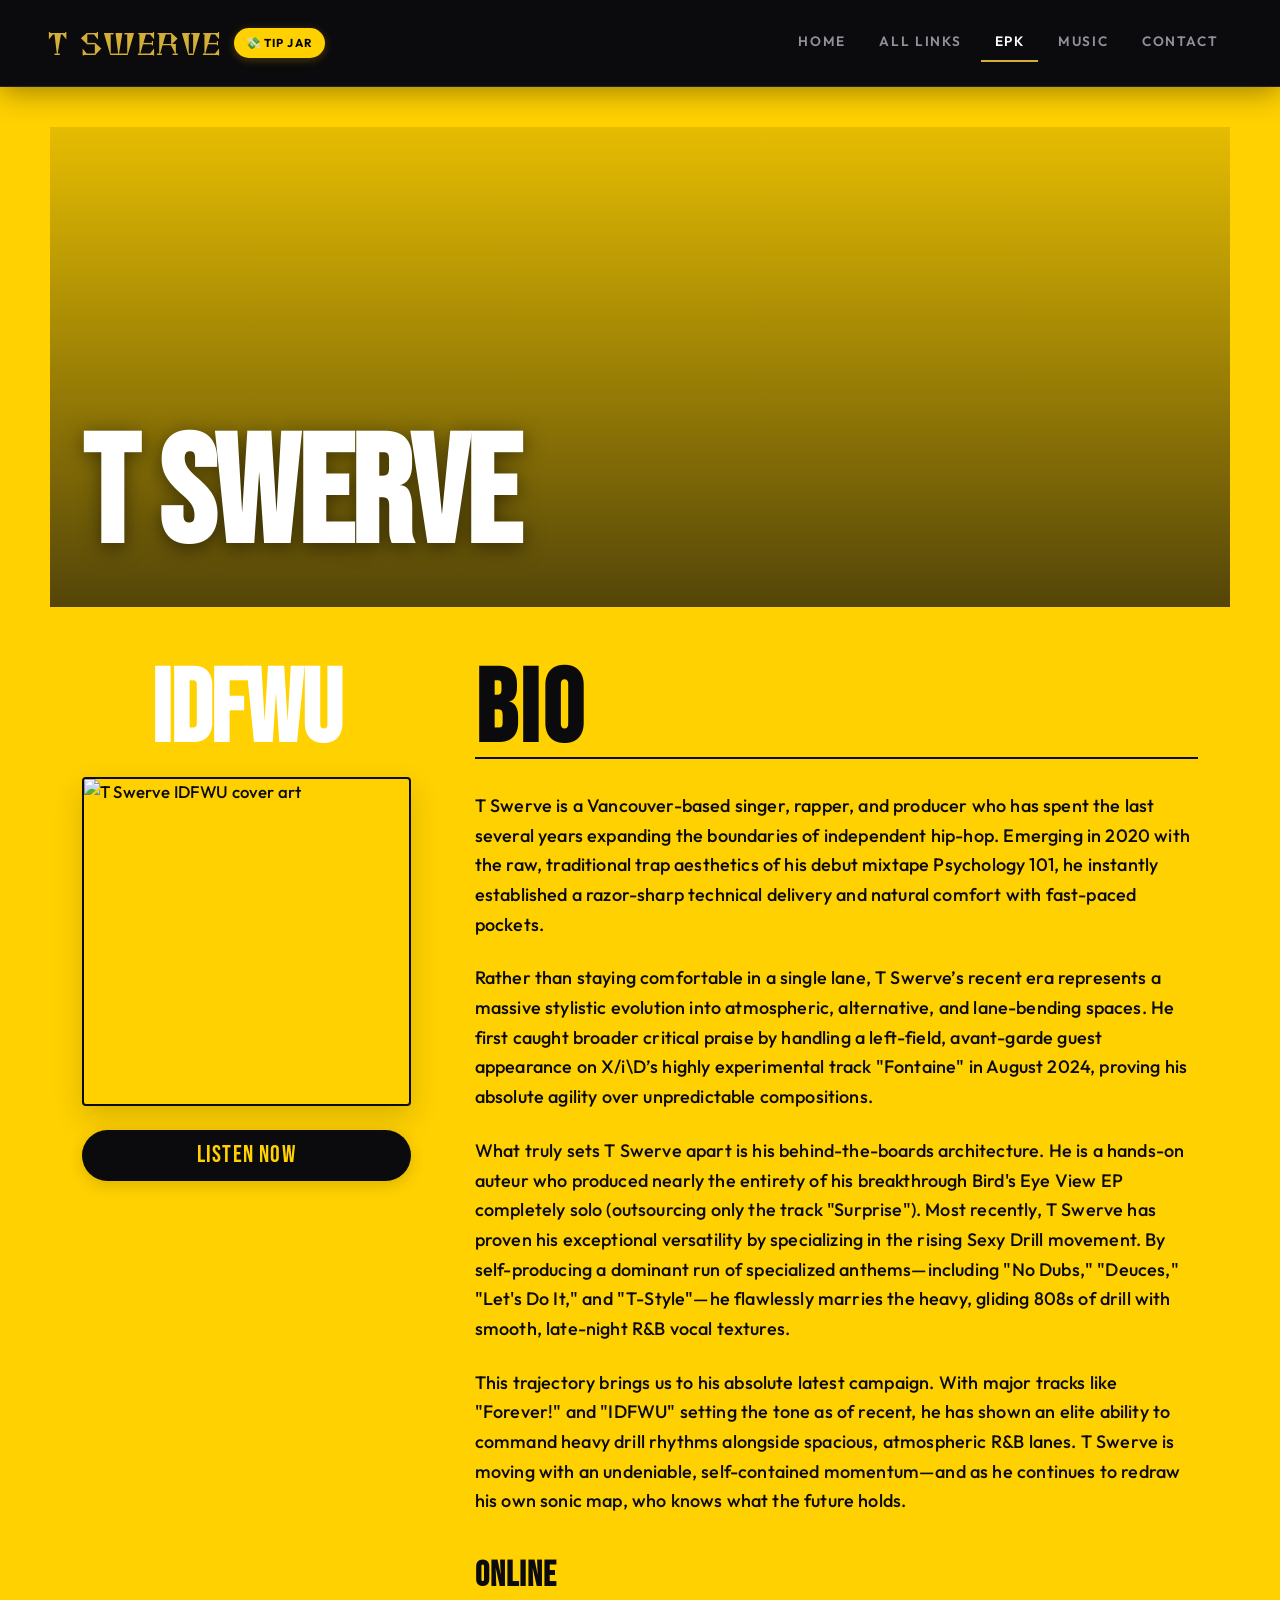
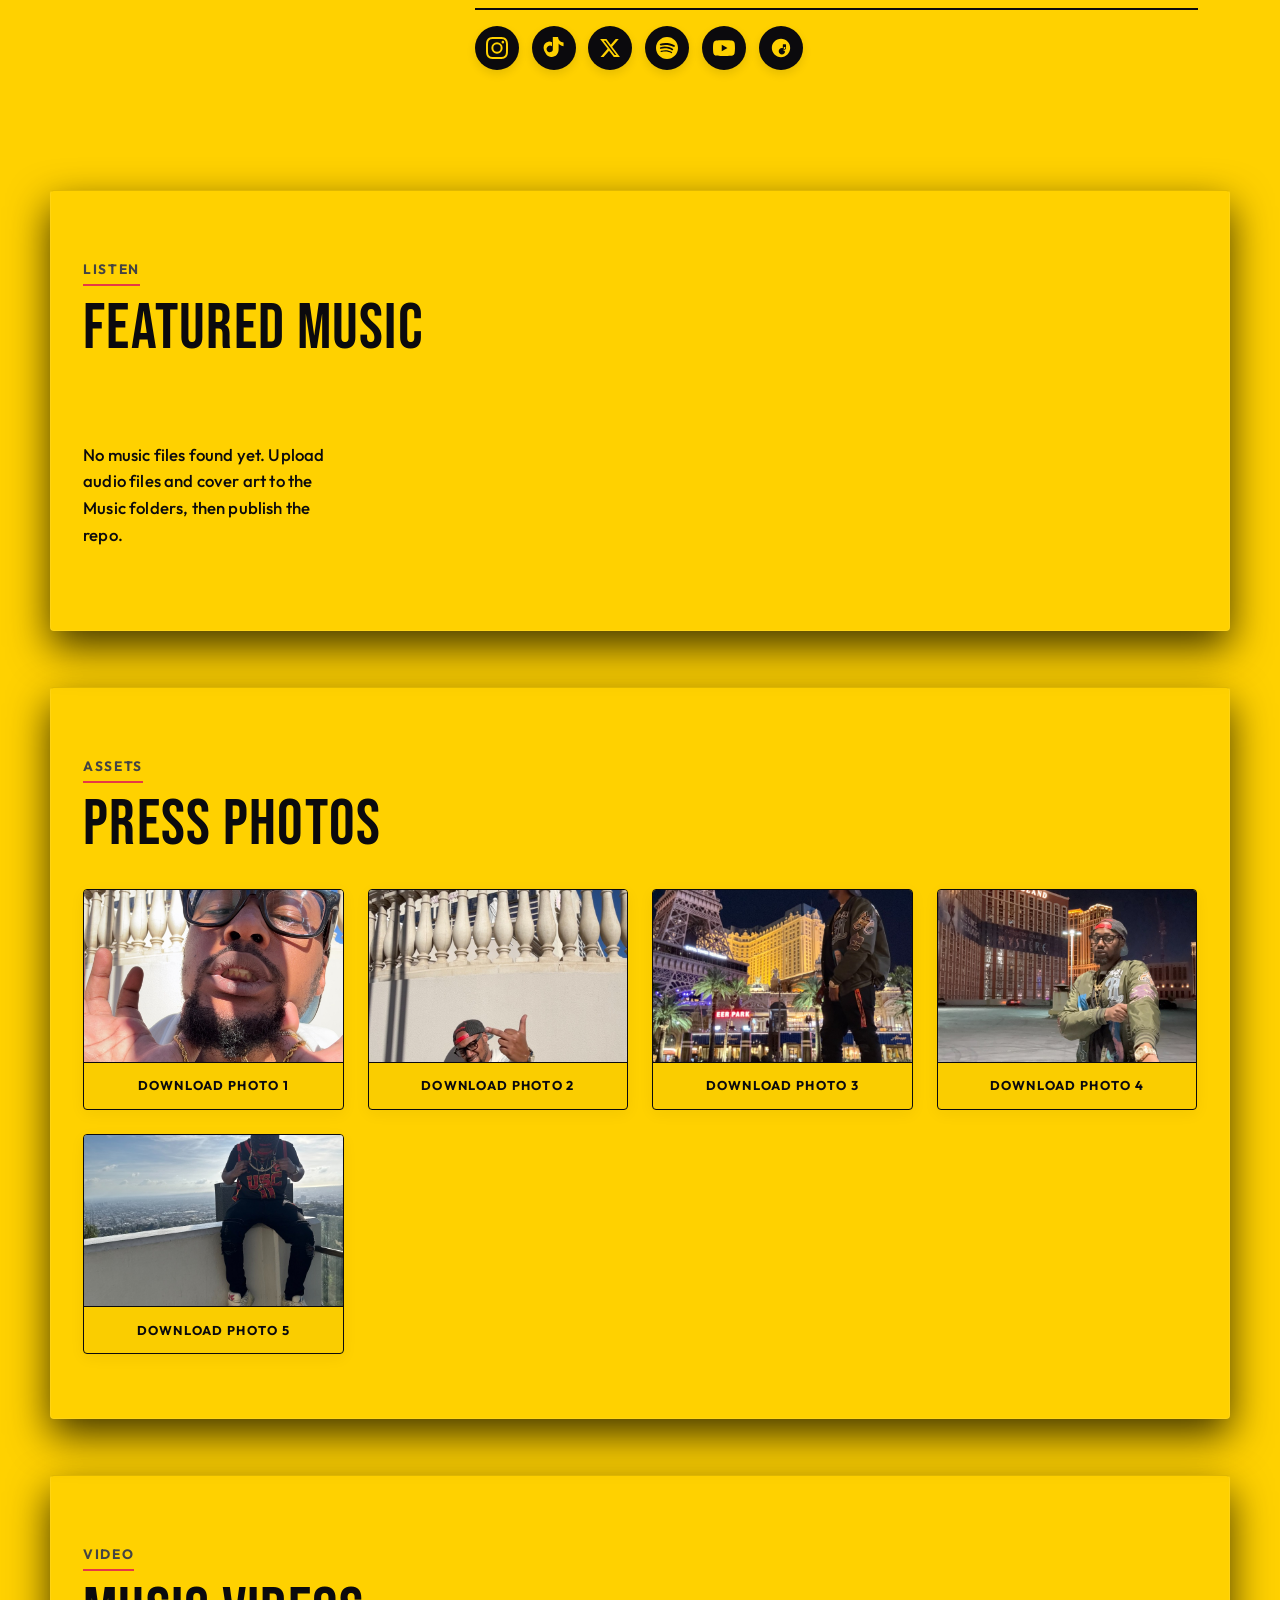
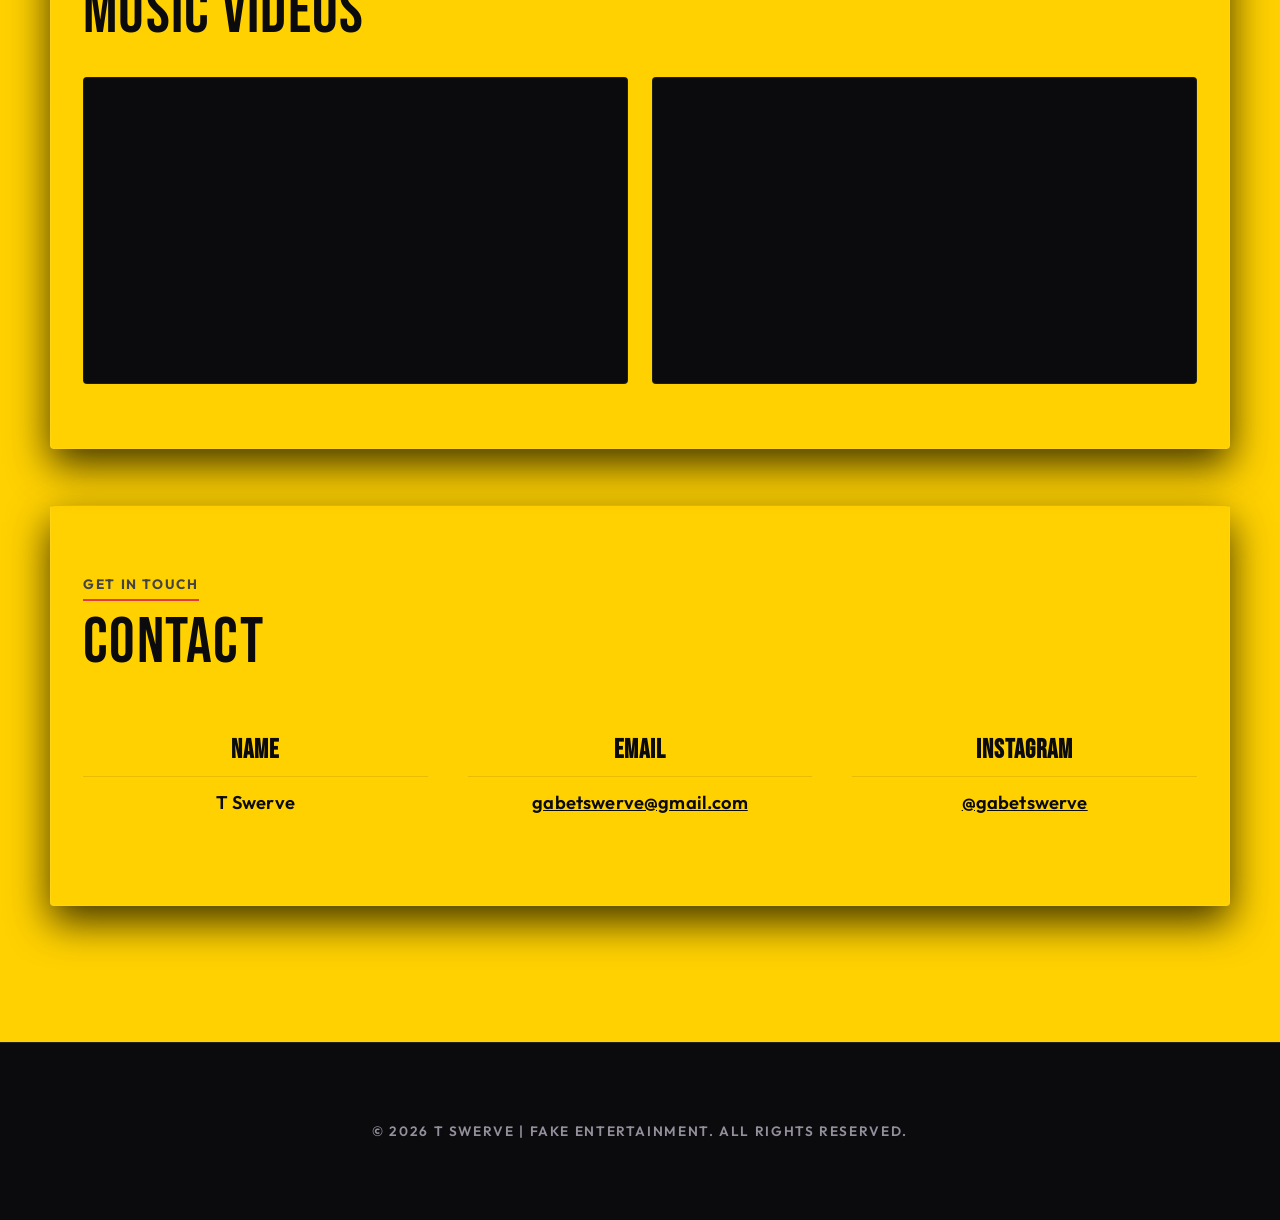
==== commit aa1319be: "Mobile UX overhaul, player hide/show toggle, album folder auto-expand, player title click-to-navigat" ====
--- a/epk.html
+++ b/epk.html
@@ -7,7 +7,7 @@
     <title>T Swerve | EPK</title>
     <meta name="description"
         content="Electronic press kit for T Swerve including biography, music, photos, videos, and contact information.">
-    <link rel="stylesheet" href="style.css?v=11">
+    <link rel="stylesheet" href="style.css?v=15">
 </head>
 
 <body class="epk-page">
@@ -44,25 +44,16 @@
         <!-- Bio & Socials Split Section -->
         <section class="epk-bio-section">
             <div class="epk-bio-left">
+                <h2 class="epk-release-title">IDFWU</h2>
                 <img src="assets/latest-drop.jpg" alt="T Swerve IDFWU cover art" class="epk-bio-cover">
                 <a href="#music-section" class="epk-listen-btn">LISTEN NOW</a>
             </div>
             <div class="epk-bio-right">
-                <h2 class="epk-release-title">IDFWU</h2>
-
                 <h3>BIO</h3>
-                <p class="epk-bio-text">Based in Vancouver, BC, independent singer, rapper, and producer T Swerve is
-                    carving out a highly unique lane in alternative hip-hop and melodic R&B. Moving past the raw
-                    underground trap of his 2020 debut Psychology 101, T Swerve's maturity centers around his landmark
-                    album Welcome 2 My World, a project that highlights his smooth vocal cadences and willingness to
-                    push musical boundaries.</p>
-                <p class="epk-bio-text">His creative independence is fully realized on the Bird's Eye View EP, a project
-                    he produced almost entirely by himself. Handling his own instrumentation allowed him to meticulously
-                    sculpt a dark, multi-layered sonic landscape that elevates him far beyond a standard vocalist. This
-                    trajectory culminates in his two latest 2026 singles, which perfectly balance his dual identities.
-                    "Forever!" highlights his spacious, atmospheric R&B lane, while his absolute latest track, "IDFWU,"
-                    returns to a defiant, hyper-precise rap pocket. From self-producing entire EPs to dropping sharp
-                    modern singles, T Swerve remains an exceptional, self-contained musical architect.</p>
+                <p class="epk-bio-text">T Swerve is a Vancouver-based singer, rapper, and producer who has spent the last several years expanding the boundaries of independent hip-hop. Emerging in 2020 with the raw, traditional trap aesthetics of his debut mixtape Psychology 101, he instantly established a razor-sharp technical delivery and natural comfort with fast-paced pockets.</p>
+                <p class="epk-bio-text">Rather than staying comfortable in a single lane, T Swerve’s recent era represents a massive stylistic evolution into atmospheric, alternative, and lane-bending spaces. He first caught broader critical praise by handling a left-field, avant-garde guest appearance on X/i\D’s highly experimental track "Fontaine" in August 2024, proving his absolute agility over unpredictable compositions.</p>
+                <p class="epk-bio-text">What truly sets T Swerve apart is his behind-the-boards architecture. He is a hands-on auteur who produced nearly the entirety of his breakthrough Bird's Eye View EP completely solo (outsourcing only the track "Surprise"). Most recently, T Swerve has proven his exceptional versatility by specializing in the rising Sexy Drill movement. By self-producing a dominant run of specialized anthems—including "No Dubs," "Deuces," "Let's Do It," and "T-Style"—he flawlessly marries the heavy, gliding 808s of drill with smooth, late-night R&amp;B vocal textures.</p>
+                <p class="epk-bio-text">This trajectory brings us to his absolute latest campaign. With major tracks like "Forever!" and "IDFWU" setting the tone as of recent, he has shown an elite ability to command heavy drill rhythms alongside spacious, atmospheric R&amp;B lanes. T Swerve is moving with an undeniable, self-contained momentum—and as he continues to redraw his own sonic map, who knows what the future holds.</p>
 
                 <h3>ONLINE</h3>
                 <div class="epk-social-links">
@@ -201,7 +192,7 @@
     <footer>
         <p>&copy; <span id="year"></span> T Swerve | FAKE Entertainment. All rights reserved.</p>
     </footer>
-    <script src="site.js?v=11"></script>
+    <script src="site.js?v=15"></script>
 </body>
 
 </html>
--- a/style.css
+++ b/style.css
@@ -542,6 +542,10 @@
     order: 1;
     display: flex;
     gap: 0.4rem;
+    justify-content: center;
+    align-items: center;
+    flex-wrap: wrap;
+    width: 100%;
     margin-top: 0 !important;
     margin-bottom: 0.3rem;
 }
@@ -551,6 +555,7 @@
     padding: 0.2rem 0.6rem;
     font-size: 0.7rem;
     letter-spacing: 0.08em;
+
 }
 
 .project-card h2 {
@@ -611,6 +616,8 @@
     margin: 0 0 0.15rem 0;
 }
 
+/* Player title — now a button styled as a link */
+.player-title-btn,
 #player-title {
     font-family: 'Chokokutai', cursive, sans-serif;
     color: var(--text);
@@ -622,7 +629,37 @@
     white-space: nowrap;
     overflow: hidden;
     text-overflow: ellipsis;
-}
+    /* Reset button styles */
+    background: transparent;
+    border: none;
+    padding: 0;
+    text-align: left;
+    cursor: pointer;
+    display: block;
+    width: 100%;
+    transition: color 0.2s ease;
+}
+
+.player-title-btn:hover,
+#player-title:hover {
+    color: var(--cyan);
+    text-decoration: underline;
+    text-decoration-color: rgba(212, 175, 55, 0.5);
+    text-underline-offset: 3px;
+}
+
+/* Flash highlight for a single track card when navigated to */
+.release-card.track-highlight-flash {
+    border-color: var(--cyan) !important;
+    box-shadow: 0 0 0 2px rgba(212, 175, 55, 0.35) !important;
+    animation: card-flash 1.2s ease-out forwards;
+}
+
+@keyframes card-flash {
+    0%   { background: rgba(212, 175, 55, 0.18); }
+    100% { background: rgba(20, 19, 24, 0.65); }
+}
+
 
 #player-meta {
     font-family: 'Outfit', sans-serif;
@@ -728,12 +765,18 @@
     .site-header {
         align-items: center;
         flex-direction: column;
-        gap: 1rem;
+        gap: 0.6rem;
+        padding: 0.85rem clamp(0.75rem, 3vw, 2rem);
+    }
+
+    .brand-group {
+        justify-content: center;
     }
 
     .site-nav {
         justify-content: center;
         width: 100%;
+        gap: 0.2rem;
     }
 
     .hero,
@@ -929,17 +972,40 @@
 @media (max-width: 560px) {
     main,
     .links-page {
-        width: min(100% - 1rem, 1180px);
-        padding-top: 1rem;
+        width: min(100% - 0.75rem, 1180px);
+        padding-top: 0.75rem;
+        padding-bottom: 3rem;
     }
 
     .section-band {
-        padding: 1.25rem;
+        padding: 1.1rem;
+        margin: 2rem 0;
+        border-radius: 6px;
+    }
+
+    .site-header {
+        padding: 0.65rem 0.75rem;
+        gap: 0.4rem;
+    }
+
+    .brand {
+        font-size: 1.5rem;
+    }
+
+    .tip-jar-btn {
+        font-size: 0.68rem;
+        padding: 0.28rem 0.6rem;
+    }
+
+    .site-nav {
+        gap: 0.15rem;
     }
 
     .site-nav a {
-        padding-inline: 0.62rem;
-        font-size: 0.82rem;
+        padding: 0.35rem 0.55rem;
+        font-size: 0.72rem;
+        letter-spacing: 0.08em;
+        min-height: 1.9rem;
     }
 
     .link-grid,
@@ -952,6 +1018,122 @@
     .hero h1,
     .all-links-hero h1 {
         font-size: clamp(2.5rem, 12vw, 4rem);
+    }
+
+    /* Release cards: fill full width as a list on mobile */
+    .release-grid {
+        grid-template-columns: 1fr;
+        gap: 0.75rem;
+    }
+
+    .release-card {
+        width: 100%;
+        height: auto;
+        min-height: 0;
+        aspect-ratio: unset;
+        flex-direction: row;
+        align-items: center;
+        justify-content: flex-start;
+        padding: 0.75rem;
+        gap: 0.75rem;
+        border-radius: 6px;
+    }
+
+    .release-card img {
+        width: 64px;
+        height: 64px;
+        min-width: 64px;
+        min-height: 64px;
+        margin-bottom: 0;
+        flex-shrink: 0;
+    }
+
+    .release-card .card-body {
+        align-items: flex-start;
+        flex: 1;
+        min-width: 0;
+    }
+
+    .release-card .card-body h3 {
+        text-align: left;
+        font-size: 1rem;
+        white-space: nowrap;
+        overflow: hidden;
+        text-overflow: ellipsis;
+        width: 100%;
+    }
+
+    .release-card .card-body .card-meta {
+        text-align: left;
+        font-size: 0.62rem;
+    }
+
+    .release-card .card-body .card-actions {
+        justify-content: flex-start;
+        flex-wrap: nowrap;
+    }
+
+    .release-card .button {
+        padding: 0.2rem 0.55rem;
+        font-size: 0.68rem;
+    }
+
+    /* Hero section compact */
+    .hero.section-band {
+        padding: 1.5rem 1rem;
+    }
+
+    .hero-panel {
+        padding: 1rem;
+    }
+
+    .section-heading {
+        margin-bottom: 1.25rem;
+    }
+
+    .section-heading h2 {
+        font-size: clamp(1.4rem, 6vw, 2rem);
+    }
+
+    /* Contact grid: 1 column, smaller images */
+    .contact-grid {
+        grid-template-columns: 1fr;
+        gap: 0.75rem;
+    }
+
+    .qr-card {
+        flex-direction: row !important;
+        align-items: center !important;
+        gap: 1rem;
+        padding: 0.85rem 1rem !important;
+        justify-content: flex-start !important;
+    }
+
+    .qr-card img {
+        width: 64px !important;
+        height: 64px !important;
+        aspect-ratio: 1 !important;
+        object-fit: contain !important;
+        flex-shrink: 0 !important;
+        border-radius: 4px;
+    }
+
+    .qr-card .button {
+        flex: 1;
+        min-width: 0;
+        margin-top: 0 !important;
+    }
+
+    /* Music tabs scrollable row */
+    #music-tabs {
+        gap: 0.4rem;
+        padding-bottom: 0.4rem;
+        margin-bottom: 1rem;
+    }
+
+    #music-tabs .button {
+        padding: 0.4rem 0.75rem;
+        font-size: 0.75rem;
     }
 }
 
@@ -1101,6 +1283,28 @@
     background: rgba(25, 24, 30, 0.5);
     border: 1px solid var(--line);
     border-radius: 4px;
+    transition: border-color 0.25s ease, background 0.25s ease;
+}
+
+/* Now-playing highlight — gold left border + subtle gold background */
+.folder-track-row.now-playing {
+    border-color: var(--cyan);
+    border-left: 3px solid var(--cyan);
+    background: rgba(212, 175, 55, 0.07);
+    position: relative;
+}
+
+.folder-track-row.now-playing strong::before {
+    content: "▶ ";
+    color: var(--cyan);
+    font-size: 0.7em;
+    animation: now-playing-pulse 1.4s ease-in-out infinite;
+    display: inline;
+}
+
+@keyframes now-playing-pulse {
+    0%, 100% { opacity: 1; }
+    50%       { opacity: 0.4; }
 }
 
 .folder-track-row strong {
@@ -1190,23 +1394,54 @@
     }
 
     .music-folder summary {
-        grid-template-columns: 5.5rem minmax(0, 1fr);
-        gap: 1rem;
+        grid-template-columns: 4.5rem minmax(0, 1fr) auto;
+        gap: 0.75rem;
+        padding: 0.75rem;
+        min-height: 5rem;
     }
 
     .music-folder summary img,
     .folder-art {
-        width: 5.5rem;
+        width: 4.5rem;
+    }
+
+    .folder-copy strong {
+        font-size: 1.1rem;
+    }
+
+    .folder-copy small {
+        font-size: 0.72rem;
     }
 
     .folder-toggle {
-        grid-column: 2;
-        justify-self: start;
-        margin-top: 0.25rem;
+        font-size: 0.72rem;
     }
 
     .folder-track-row {
         grid-template-columns: 1fr;
+        gap: 0.6rem;
+        padding: 0.65rem 0.75rem;
+    }
+
+    .folder-track-row strong {
+        font-size: 0.95rem;
+    }
+
+    .folder-track-btns {
+        flex-wrap: wrap;
+        gap: 0.4rem;
+    }
+
+    .folder-track-row .button,
+    .download-btn {
+        font-size: 0.72rem;
+        padding: 0.3rem 0.7rem;
+        min-height: 2rem;
+    }
+
+    .folder-tracks {
+        padding: 0.75rem;
+        gap: 0.4rem;
     }
 }
 
@@ -1713,10 +1948,12 @@
     font-family: 'Bebas Neue', sans-serif;
     font-size: clamp(3.8rem, 8vw, 6.8rem);
     line-height: 0.8;
-    margin: 0 0 2rem 0;
-    text-transform: uppercase;
-    color: #0b0a0d;
+    margin: 0 0 1.5rem 0;
+    text-transform: uppercase;
+    color: #ffffff;
     letter-spacing: -0.01em;
+    text-align: center;
+    width: 100%;
 }
 
 .epk-bio-right h3 {
@@ -1732,6 +1969,9 @@
 
 .epk-bio-right h3:first-of-type {
     margin-top: 0;
+    font-size: clamp(3.8rem, 8vw, 6.8rem);
+    line-height: 0.8;
+    margin-bottom: 2rem;
 }
 
 .epk-bio-text {
@@ -1943,6 +2183,102 @@
     pointer-events: none !important;
 }
 
+/* Collapsed (hidden by user toggle) */
+.player-dock.floating-player.player-collapsed {
+    transform: translateY(100%) !important;
+    opacity: 0 !important;
+    pointer-events: none !important;
+}
+
+/* Collapse chevron button inside the player */
+.player-collapse-btn {
+    flex-shrink: 0;
+    background: transparent;
+    border: 1px solid rgba(255, 255, 255, 0.1);
+    border-radius: 4px;
+    color: var(--muted);
+    font-size: 0.7rem;
+    cursor: pointer;
+    width: 2rem;
+    height: 2rem;
+    display: flex;
+    align-items: center;
+    justify-content: center;
+    transition: color 0.2s ease, border-color 0.2s ease, background 0.2s ease;
+    padding: 0;
+    line-height: 1;
+}
+
+.player-collapse-btn:hover {
+    color: var(--text);
+    border-color: rgba(255, 255, 255, 0.3);
+    background: rgba(255, 255, 255, 0.05);
+}
+
+/* Restore tab — small pill anchored at the bottom-right */
+.player-restore-tab {
+    position: fixed;
+    bottom: 0;
+    right: 1.5rem;
+    z-index: 9998;
+    display: flex;
+    align-items: center;
+    gap: 0.4rem;
+    padding: 0.45rem 1rem 0.45rem 0.75rem;
+    background: rgba(18, 17, 22, 0.96);
+    border: 1px solid var(--cyan);
+    border-bottom: none;
+    border-radius: 6px 6px 0 0;
+    color: var(--cyan);
+    font-family: 'Outfit', sans-serif;
+    font-size: 0.72rem;
+    font-weight: 700;
+    text-transform: uppercase;
+    letter-spacing: 0.1em;
+    cursor: pointer;
+    backdrop-filter: blur(12px);
+    -webkit-backdrop-filter: blur(12px);
+    box-shadow: 0 -4px 16px rgba(0, 0, 0, 0.4);
+    /* Hidden by default — slides up into view */
+    transform: translateY(100%);
+    opacity: 0;
+    pointer-events: none;
+    transition: transform 0.35s cubic-bezier(0.25, 0.8, 0.25, 1), opacity 0.25s ease;
+}
+
+.player-restore-tab.visible {
+    transform: translateY(0);
+    opacity: 1;
+    pointer-events: auto;
+}
+
+.player-restore-tab:hover {
+    background: rgba(212, 175, 55, 0.12);
+}
+
+.player-restore-icon {
+    font-size: 0.85rem;
+}
+
+/* Remove bottom padding when player is collapsed */
+body.player-is-collapsed {
+    padding-bottom: 0 !important;
+}
+
+@media (max-width: 560px) {
+    .player-restore-tab {
+        right: 0.75rem;
+        font-size: 0.68rem;
+        padding: 0.4rem 0.8rem 0.4rem 0.65rem;
+    }
+
+    .player-collapse-btn {
+        width: 1.8rem;
+        height: 1.8rem;
+        font-size: 0.65rem;
+    }
+}
+
 /* Specific inner element layout adjustments when floating */
 .player-dock.floating-player .player-track-info {
     margin-bottom: 0;
@@ -2100,34 +2436,70 @@
 /* Media Queries for Mobile Screens */
 @media (max-width: 768px) {
     .player-dock.floating-player {
-        flex-direction: column;
-        gap: 0.6rem;
-        padding: 0.8rem 1rem;
-    }
-    
+        flex-direction: row;
+        gap: 0.5rem;
+        padding: 0.6rem 0.85rem;
+        align-items: center;
+    }
+
     .player-dock.floating-player .player-track-info {
-        max-width: 100%;
-        width: 100%;
+        flex: 1;
+        max-width: none;
+        min-width: 0;
+        justify-content: flex-start;
+        margin-bottom: 0;
+    }
+
+    .player-dock.floating-player #player-art {
+        width: 40px;
+        height: 40px;
+        min-width: 40px;
+    }
+
+    .player-dock.floating-player #player-title {
+        font-size: 0.82rem;
+        white-space: nowrap;
+        overflow: hidden;
+        text-overflow: ellipsis;
+    }
+
+    .player-dock.floating-player #player-meta {
+        font-size: 0.62rem;
+    }
+
+    .player-dock.floating-player .player-center-controls {
+        flex: 0 0 auto;
+        min-width: 0;
+        width: auto;
+        align-items: center;
+        gap: 0.25rem;
+    }
+
+    .player-dock.floating-player .player-progress-container {
+        display: none; /* hide seek bar on mobile to keep it compact */
+    }
+
+    .player-dock.floating-player .player-controls {
+        flex-direction: row;
+        gap: 0.3rem;
+        border-top: none;
+        padding-top: 0;
+        margin-top: 0;
         justify-content: center;
     }
-    
-    .player-dock.floating-player .player-center-controls {
-        max-width: 100%;
-        width: 100%;
-    }
-    
-    .player-dock.floating-player .player-controls {
-        max-width: 100%;
-        width: 100%;
-        justify-content: center;
-    }
-    
+
+    .player-dock.floating-player .control-btn {
+        padding: 0.3rem 0.55rem;
+        font-size: 0.72rem;
+        min-height: 2rem;
+    }
+
     .player-dock.floating-player .player-right-controls {
         display: none !important; /* Hide volume on mobile to save space */
     }
-    
+
     body.has-floating-player {
-        padding-bottom: 9.5rem !important;
+        padding-bottom: 4.5rem !important;
     }
 }
 
